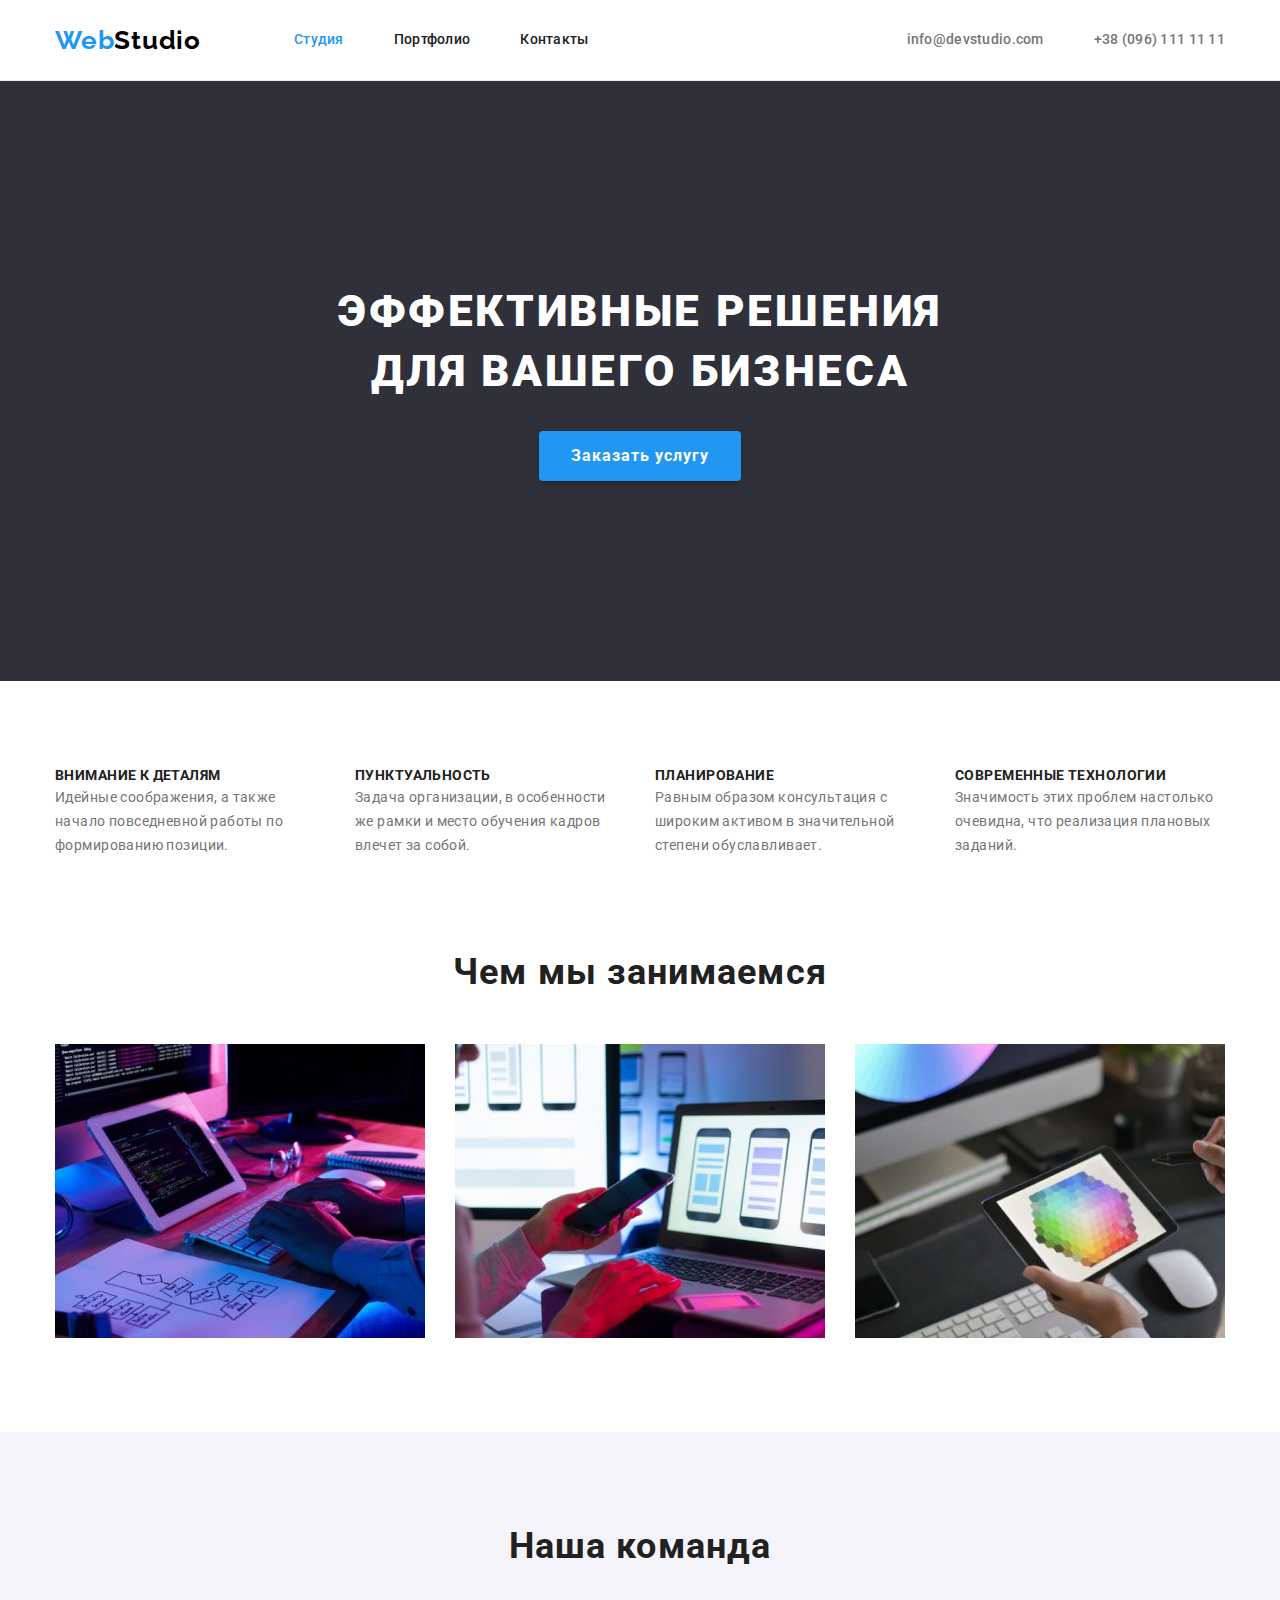
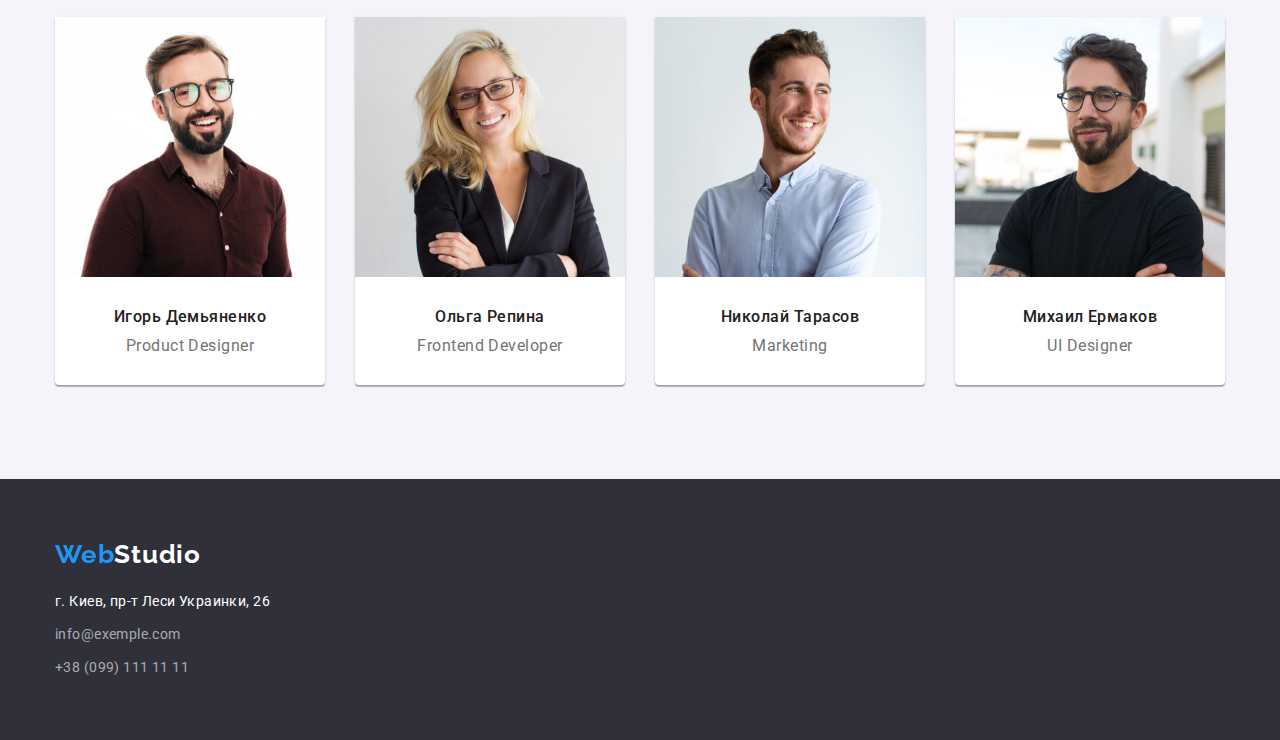
==== index.html @ 9789d5f1 "clone" ====
<!DOCTYPE html>
<html lang="ru">
  <head>
    <meta charset="UTF-8" />
    <meta http-equiv="X-UA-Compatible" content="IE=edge" />
    <meta name="viewport" content="width=device-width, initial-scale=1.0" />
    <link rel="stylesheet" href="./css/reset.css" />
    <link rel="stylesheet" href="./css/style.css" />
    <link rel="preconnect" href="https://fonts.googleapis.com" />
    <link rel="preconnect" href="https://fonts.gstatic.com" crossorigin />
    <link
      href="https://fonts.googleapis.com/css2?family=Raleway:wght@700&family=Roboto:wght@400;500;700&display=swap"
      rel="stylesheet"
    />
    <title>WebStudio</title>
  </head>
  <body>
    <!-- хедер -->
    <header>
      <div class="container">
        <nav class="nav">
          <a lang="en" href="./index.html" class="logo"
            >Web<span class="logo-word_black">Studio</span></a
          >
          <ul class="site-nav list">
            <li><a href="./index.html" class="page current">студия</a></li>
            <li><a href="./portfolio.html" class="page">портфолио</a></li>
            <li><a href="./contacts" class="page">контакты</a></li>
          </ul>
        </nav>
        <ul class="contacts">
          <li><a href="mailto:info@devstudio.com" class="page">info@devstudio.com</a></li>
          <li><a href="tel:+380961111111" class="page">+38 (096) 111 11 11</a></li>
        </ul>
      </div>
    </header>
    <!-- блок герой -->
    <main>
      <section class="hero">
        <h1 class="hero-title">Эффективные решения для вашего бизнеса</h1>
        <button class="hero-btn" type="button">Заказать услугу</button>
      </section>
      <!-- преимущества -->
      <section class="section-padd">
        <h2 hidden>Наши преимущества</h2>
        <div class="container">
          <ul class="row">
            <li class="benefit-card">
              <h3 class="benefit-card-title">Внимание к деталям</h3>
              <p class="benefit-card-text">
                Идейные соображения, а также начало повседневной работы по формированию позиции.
              </p>
            </li>
            <li class="benefit-card">
              <h3 class="benefit-card-title">Пунктуальность</h3>
              <p class="benefit-card-text">
                Задача организации, в особенности же рамки и место обучения кадров влечет за собой.
              </p>
            </li>
            <li class="benefit-card">
              <h3 class="benefit-card-title">Планирование</h3>
              <p class="benefit-card-text">
                Равным образом консультация с широким активом в значительной степени обуславливает.
              </p>
            </li>
            <li class="benefit-card">
              <h3 class="benefit-card-title">Современные технологии</h3>
              <p class="benefit-card-text">
                Значимость этих проблем настолько очевидна, что реализация плановых заданий.
              </p>
            </li>
          </ul>
        </div>
      </section>
      <!-- what to do -->
      <section class="section-padd padding-top-0">
        <h2 class="section-title">Чем мы занимаемся</h2>
        <div class="container">
          <ul class="go-about row">
            <li class="go-about-card">
              <img
                class="go-about-img"
                src="./images/what-to-do1.jpg"
                alt="работает за компютером"
                width="370"
                height="294"
              />
            </li>
            <li class="go-about-card">
              <img
                class="go-about-img"
                src="./images/what-to-do2.jpg"
                alt="прорисовывает дизайн модулей"
                width="370"
                height="294"
              />
            </li>
            <li class="go-about-card">
              <img
                class="go-about-img"
                src="./images/what-to-do3.jpg"
                alt="создает графический дизайн"
                width="370"
                height="294"
              />
            </li>
          </ul>
        </div>
      </section>
      <section class="section-padd comanda">
        <h2 class="section-title">Наша команда</h2>
        <div class="container">
          <ul class="row">
            <li class="card">
              <img
                src="./images/persone/per-1.jpg"
                alt="Игорь Демьяненко"
                width="270"
                height="260"
              />
              <div class="card-info">
                <h3 class="card-title">Игорь Демьяненко</h3>
                <p class="card-text" lang="en">Product Designer</p>
              </div>
            </li>
            <li class="card">
              <img src="./images/persone/per-2.jpg" alt="Ольга Репина" width="270" height="260" />
              <div class="card-info">
                <h3 class="card-title">Ольга Репина</h3>
                <p class="card-text" lang="en">Frontend Developer</p>
              </div>
            </li>
            <li class="card">
              <img
                src="./images/persone/per-3.jpg"
                alt="Николай Тарасов"
                width="270"
                height="260"
              />
              <div class="card-info">
                <h3 class="card-title">Николай Тарасов</h3>
                <p class="card-text" lang="en">Marketing</p>
              </div>
            </li>
            <li class="card">
              <img src="./images/persone/per-4.jpg" alt="Михаил Ермаков" width="270" height="260" />
              <div class="card-info">
                <h3 class="card-title">Михаил Ермаков</h3>
                <p class="card-text" lang="en">UI Designer</p>
              </div>
            </li>
          </ul>
        </div>
      </section>
    </main>
    <!-- футер -->
    <footer class="footer-block">
      <section class="">
        <h2 hidden>Контакты</h2>
        <div class="container">
          <div class="footer-left-box">
            <a lang="en" href="./index.html" class="logo-footer"
              >Web<span class="logo-word_white">Studio</span></a
            >
            <address class="adress-footer">
              <p class="footer-place">г. Киев, пр-т Леси Украинки, 26</p>
              <ul>
                <li class="footer-list">
                  <a class="footer-mail" href="mailto:info@exemple.com">info@exemple.com</a>
                </li>
                <li class="footer-list">
                  <a class="footer-tel" href="tel:+380991111111">+38 (099) 111 11 11</a>
                </li>
              </ul>
            </address>
          </div>
        </div>
      </section>
    </footer>
  </body>
</html>
---- css/style.css ----
:root {
  --main-color: #212121;
  --secon-color: #757575;
}

body {
  font-size: 14px;
  color: var(--main-color);
  font-family: 'Roboto', sans-serif;
}

address {
  font-style: normal;
}

/* header */

header {
  border-bottom: 1px solid #ececec;
}

header .container {
  display: flex;
  justify-content: space-between;
}

.nav,
.site-nav,
.contacts {
  display: flex;
}

.section-padd {
  padding: 94px 0;
}

.container {
  width: 1200px;
  padding: 0 15px;
  margin: 0 auto;
}

/* logo */

.logo {
  margin-right: 93px;
}

.logo,
.logo-footer {
  font-family: 'Raleway', sans-serif;
  font-style: normal;
  font-weight: bold;
  font-size: 26px;
  line-height: 1.19;
  letter-spacing: 0.03em;
  color: #2196f3;
  display: flex;
  align-items: center;
}

.logo-word_black {
  font-family: 'Raleway', sans-serif;
  font-style: normal;
  font-weight: bold;
  font-size: 26px;
  line-height: 1.19;
  letter-spacing: 0.03em;
  color: #000000;
}

.logo-word_white {
  color: #fff;
}

.page {
  font-weight: 500;
  font-size: 14px;
  line-height: 1.14;
  letter-spacing: 0.02em;
  color: var(--main-color);
  display: inline-block;
  padding: 32px 0;
}

.site-nav .page {
  margin-right: 50px;
  text-transform: capitalize;
}

.site-nav .page.current {
  color: #2196f3;
}

.contacts .page {
  margin-left: 50px;
  color: var(--secon-color);
}

.page:hover,
.page:focus {
  color: #2196f3;
}

.hero {
  background: #2f303a;
  padding: 200px 0;
}

.hero-title {
  font-weight: 900;
  font-size: 44px;
  line-height: 60px;
  text-align: center;
  letter-spacing: 0.06em;
  text-transform: uppercase;
  color: #ffffff;
  max-width: 650px;
  margin: 0 auto;
  margin-bottom: 30px;
}

.hero-btn {
  font-family: 'Roboto', sans-serif;
  font-size: 16px;
  font-weight: bold;
  line-height: 30px;
  letter-spacing: 0.06em;
  color: #fff;
  background: #2196f3;
  box-shadow: 0px 4px 4px rgba(0, 0, 0, 0.15);
  border-radius: 4px;
  padding: 10px 32px;
  margin: 0 auto;
  display: block;
  cursor: pointer;
}

.hero-btn:hover,
.hero-btn:focus {
  background: #188ce8;
}

.row {
  display: flex;
  justify-content: space-between;
}

.benefit-card-title {
  font-weight: bold;
  font-size: 14px;
  line-height: 1.19px;
  letter-spacing: 0.03em;
  margin-bottom: 10px;
  text-transform: uppercase;
}

.benefit-card {
  width: calc((100% - 90px) / 4);
}

.benefit-card-text {
  font-size: 14px;
  line-height: 1.71;
  letter-spacing: 0.03em;
  color: var(--secon-color);
}

.padding-top-0 {
  padding-top: 0;
}

.section-title {
  font-weight: bold;
  font-size: 36px;
  line-height: 1.16;
  text-align: center;
  letter-spacing: 0.03em;
  color: var(--main-color);
  margin-bottom: 50px;
}

.go-about-card {
  width: calc((100% - 60px) / 3);
}

.comanda {
  background: #f5f4fa;
}

.card {
  width: calc((100% - 90px) / 4);
  height: 368px;
  background: #ffffff;
  box-shadow: 0px 1px 3px rgba(0, 0, 0, 0.12), 0px 1px 1px rgba(0, 0, 0, 0.14),
    0px 2px 1px rgba(0, 0, 0, 0.2);
  border-radius: 0px 0px 4px 4px;
}

.card-title {
  font-weight: 500;
  font-size: 16px;
  line-height: 1.19;
  text-align: center;
  letter-spacing: 0.03em;
  color: var(--main-color);
  padding-top: 30px;
}

.card-text {
  font-weight: normal;
  font-size: 16px;
  line-height: 1.19;
  text-align: center;
  letter-spacing: 0.03em;
  color: var(--secon-color);
  padding-top: 10px;
  padding-bottom: 30px;
}

.footer-block {
  background: #2f303a;
  padding-top: 60px;
  padding-bottom: 60px;
}

.logo-footer {
  margin-bottom: 20px;
}

.footer-place {
  font-size: 14px;
  line-height: 1.71;
  letter-spacing: 0.03em;
  color: #ffffff;
  margin-bottom: 9px;
}

.footer-list {
  margin-bottom: 9px;
}

.footer-list:last-child {
  margin-bottom: 0px;
}

.footer-mail {
  font-size: 14px;
  line-height: 1.71;
  letter-spacing: 0.03em;
  color: rgba(255, 255, 255, 0.6);
  /* padding-bottom: 9px; */
}

.footer-tel {
  font-size: 14px;
  line-height: 1.71;
  letter-spacing: 0.03em;
  color: rgba(255, 255, 255, 0.6);
}

/* портфолио */

.section {
  display: block;
  padding-top: 94px;
  padding-bottom: 94px;
}

.list-btn {
  display: flex;
  margin-left: 8px;
  margin-top: 94px;
}

.list {
  justify-content: center;
}

.filter {
  margin-bottom: 50px;
}

.filter > .item:not(:last-child) {
  margin-right: 8px;
}

.button {
  font-family: inherit;
  padding: 6px 22px;
  text-transform: capitalize;
  background: #f5f4fa;
  border-radius: 4px;
  font-weight: 500;
  font-size: 16px;
  line-height: calc(26 / 16);
  text-align: center;
  letter-spacing: 0.03em;
  color: var(--main-color);
  cursor: pointer;
}

.item .select:hover,
.item .select:focus {
  background: #2196f3;
  color: white;
}

.projects {
  flex-wrap: wrap;
  font-size: 16px;
  line-height: 1.87;
}

.projects .list-item {
  max-width: calc((100% - 60px) / 3);
}

.projects .list-item:not(:nth-child(3n)) {
  margin-right: 30px;
}

.projects .list-item:not(:nth-last-child(-n + 3)) {
  margin-bottom: 30px;
}

.projects .link {
  color: inherit;
}

.img {
  display: block;
  height: 294px;
}

.content {
  padding: 20px 24px;
  border-bottom: 1px solid #eeeeee;
  border-left: 1px solid #eeeeee;
  border-right: 1px solid #eeeeee;
}

.name-item {
  font-weight: bold;
  font-size: 18px;
  line-height: 2;
  letter-spacing: 0.06em;
  color: var(--main-color);
}

.category {
  font-weight: normal;
  font-size: 16px;
  line-height: 1.87;
  letter-spacing: 0.03em;
  text-transform: capitalize;
  color: var(--secon-color);
}

/* 404 */

.logo-404 {
  margin-top: 40px;
}

.logo-404 .link {
  font-family: 'Raleway', sans-serif;
  font-style: normal;
  font-weight: bold;
  font-size: 26px;
  line-height: 1.19;
  letter-spacing: 0.03em;
  color: #000000;
}

.style-logo-404 {
  color: #fff;
}

.content-404 {
  text-align: center;
  display: flex;
  flex-direction: column;
  align-items: center;
  padding: 0px;
  position: absolute;
  width: 588px;
  height: 344px;
  left: calc(50% - 448px / 2);
  top: calc(50% - 204px / 2);
}

.title-404 {
  font-style: normal;
  font-weight: bold;
  font-size: 72px;
  line-height: calc(87 / 72);
  display: flex;
  align-items: center;
  text-align: center;
  color: #ffffff;
  mix-blend-mode: normal;
}

.title-404:hover {
  color: var(--secon-color);
  transition: background 0.5s ease;
}

.descr-404 {
  font-style: normal;
  font-weight: normal;
  font-size: 24px;
  line-height: calc(38 / 24);
  text-align: center;
  color: #ffffff;
  mix-blend-mode: normal;
}

.button-404 {
  display: flex;
  flex-direction: row;
  align-items: center;
  padding: 8px 16px;
  background: rgba(34, 34, 34, 0.5);
  border-radius: 4px;
  flex: none;
  order: 5;
  flex-grow: 0;
  margin-top: 10px;
}

.link-button {
  font-style: normal;
  font-weight: bold;
  font-size: 16px;
  line-height: calc(24 / 16);
  display: flex;
  align-items: center;
  color: #ffffff;
  flex: none;
  order: 0;
  flex-grow: 0;
  margin: 0px 10px;
}
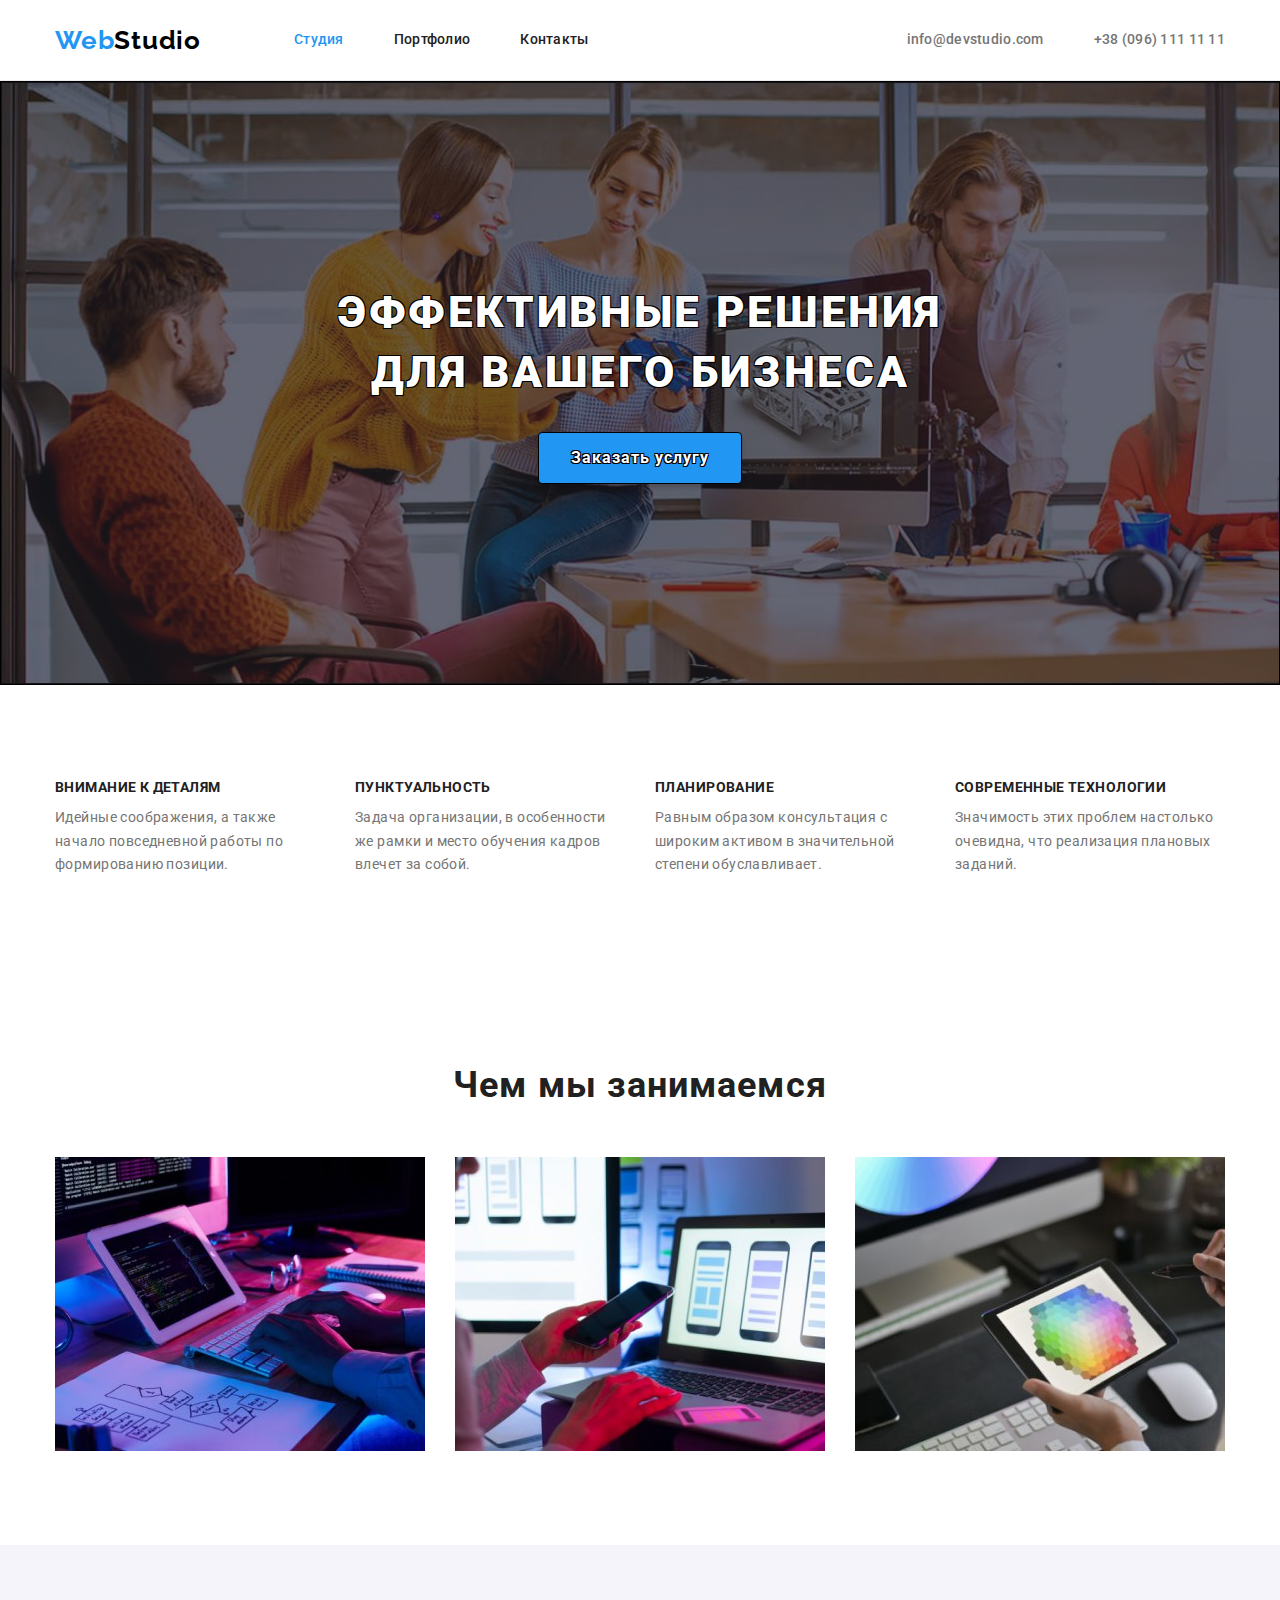
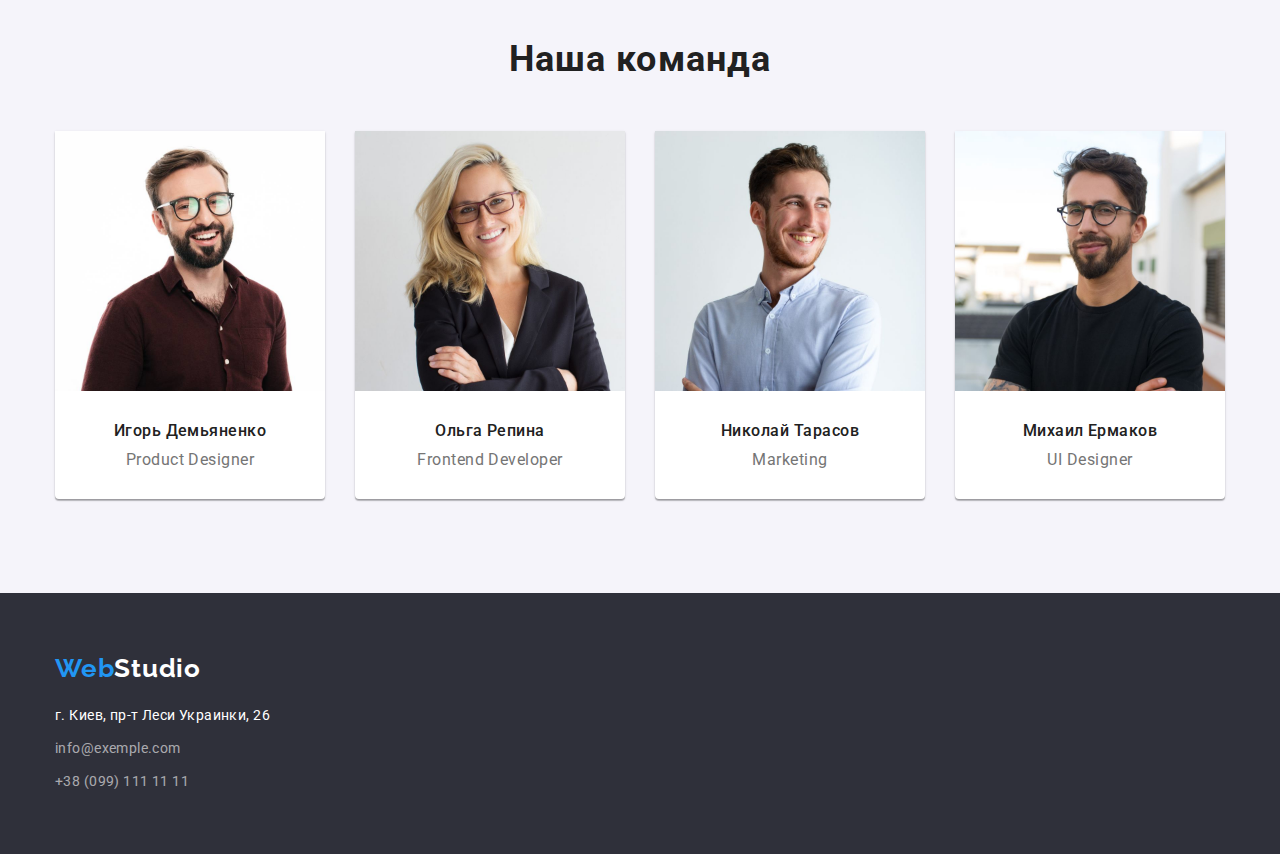
==== commit 65d05cdd: "hero build" ====
--- a/index.html
+++ b/index.html
@@ -34,16 +34,18 @@
         </ul>
       </div>
     </header>
-    <!-- блок герой -->
+    <!------------------ блок герой ---------------------->
     <main>
       <section class="hero">
-        <h1 class="hero-title">Эффективные решения для вашего бизнеса</h1>
+        <h1 class="hero-title">
+          <span class="hero-title">Эффективные решения для вашего бизнеса</span>
+        </h1>
         <button class="hero-btn" type="button">Заказать услугу</button>
       </section>
-      <!-- преимущества -->
-      <section class="section-padd">
-        <h2 hidden>Наши преимущества</h2>
+      <!---------------- преимущества ------------------->
+      <section class="section">
         <div class="container">
+          <h2 hidden>Наши преимущества</h2>
           <ul class="row">
             <li class="benefit-card">
               <h3 class="benefit-card-title">Внимание к деталям</h3>
@@ -73,14 +75,14 @@
         </div>
       </section>
       <!-- what to do -->
-      <section class="section-padd padding-top-0">
+      <section class="section padding-top-0">
         <h2 class="section-title">Чем мы занимаемся</h2>
         <div class="container">
           <ul class="go-about row">
             <li class="go-about-card">
               <img
                 class="go-about-img"
-                src="./images/what-to-do1.jpg"
+                src="./images/index-page/what-to-do1.jpg"
                 alt="работает за компютером"
                 width="370"
                 height="294"
@@ -89,7 +91,7 @@
             <li class="go-about-card">
               <img
                 class="go-about-img"
-                src="./images/what-to-do2.jpg"
+                src="./images/index-page/what-to-do2.jpg"
                 alt="прорисовывает дизайн модулей"
                 width="370"
                 height="294"
@@ -98,7 +100,7 @@
             <li class="go-about-card">
               <img
                 class="go-about-img"
-                src="./images/what-to-do3.jpg"
+                src="./images/index-page/what-to-do3.jpg"
                 alt="создает графический дизайн"
                 width="370"
                 height="294"
@@ -107,7 +109,7 @@
           </ul>
         </div>
       </section>
-      <section class="section-padd comanda">
+      <section class="section comanda">
         <h2 class="section-title">Наша команда</h2>
         <div class="container">
           <ul class="row">
--- a/css/style.css
+++ b/css/style.css
@@ -30,7 +30,7 @@
   display: flex;
 }
 
-.section-padd {
+.section {
   padding: 94px 0;
 }
 
@@ -103,14 +103,17 @@
 }
 
 .hero {
-  background: #2f303a;
+  background: linear-gradient(rgba(47, 48, 58, 0.4), rgba(47, 48, 58, 0.4)),
+    url(../images/index-page/hero-img.jpg);
+  background-size: cover;
   padding: 200px 0;
+  border: 1px solid #000000;
 }
 
 .hero-title {
   font-weight: 900;
   font-size: 44px;
-  line-height: 60px;
+  line-height: calc(60 / 44);
   text-align: center;
   letter-spacing: 0.06em;
   text-transform: uppercase;
@@ -118,13 +121,14 @@
   max-width: 650px;
   margin: 0 auto;
   margin-bottom: 30px;
+  text-shadow: #000 1px 1px 0, #000 -1px -1px 0, #000 -1px 1px 0, #000 1px -1px 0;
 }
 
 .hero-btn {
   font-family: 'Roboto', sans-serif;
   font-size: 16px;
   font-weight: bold;
-  line-height: 30px;
+  line-height: calc(30 / 16);
   letter-spacing: 0.06em;
   color: #fff;
   background: #2196f3;
@@ -134,6 +138,13 @@
   margin: 0 auto;
   display: block;
   cursor: pointer;
+  display: flex;
+  align-items: center;
+  text-align: center;
+  letter-spacing: 0.06em;
+  text-shadow: #000 1px 1px 0, #000 -1px -1px 0, #000 -1px 1px 0, #000 1px -1px 0;
+  color: #ffffff;
+  border: 1px solid #000000;
 }
 
 .hero-btn:hover,
@@ -149,7 +160,7 @@
 .benefit-card-title {
   font-weight: bold;
   font-size: 14px;
-  line-height: 1.19px;
+  line-height: 1.19;
   letter-spacing: 0.03em;
   margin-bottom: 10px;
   text-transform: uppercase;
@@ -383,11 +394,8 @@
   flex-direction: column;
   align-items: center;
   padding: 0px;
-  position: absolute;
   width: 588px;
-  height: 344px;
-  left: calc(50% - 448px / 2);
-  top: calc(50% - 204px / 2);
+  margin: 0 auto;
 }
 
 .title-404 {
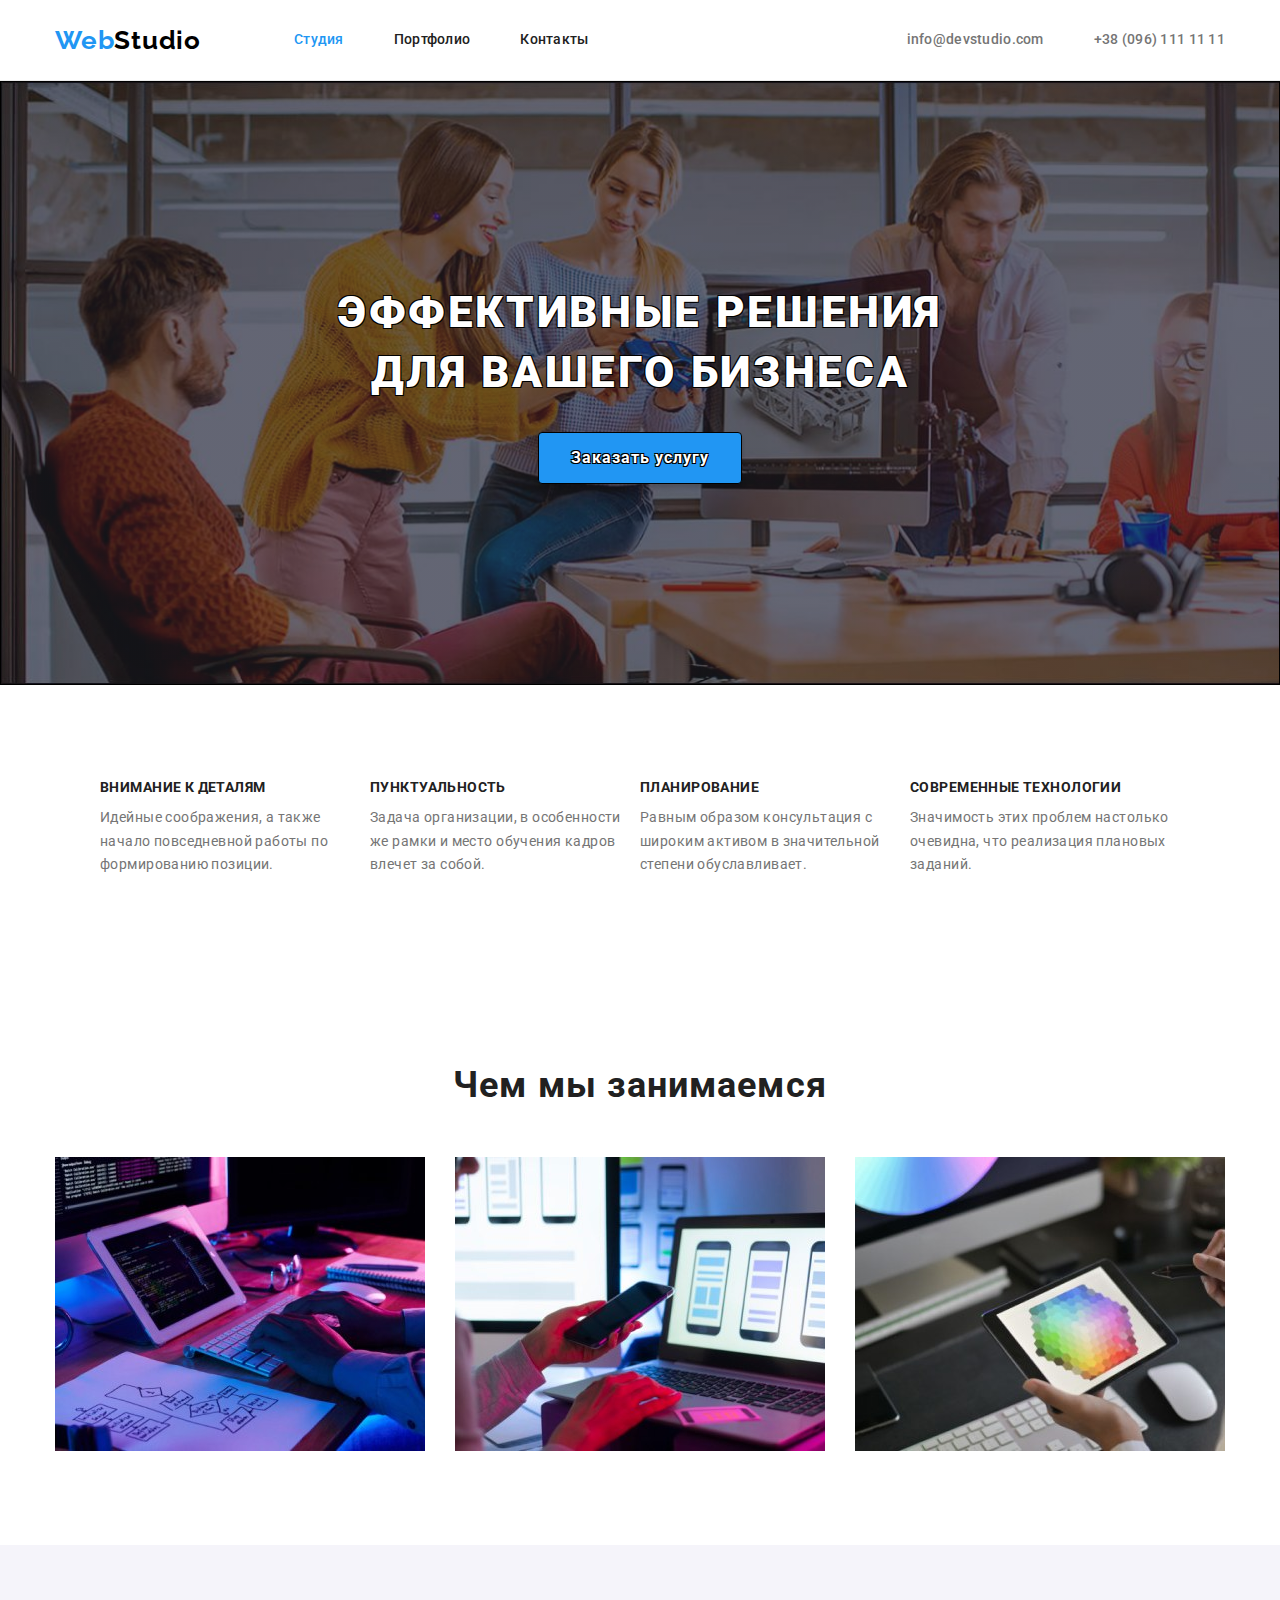
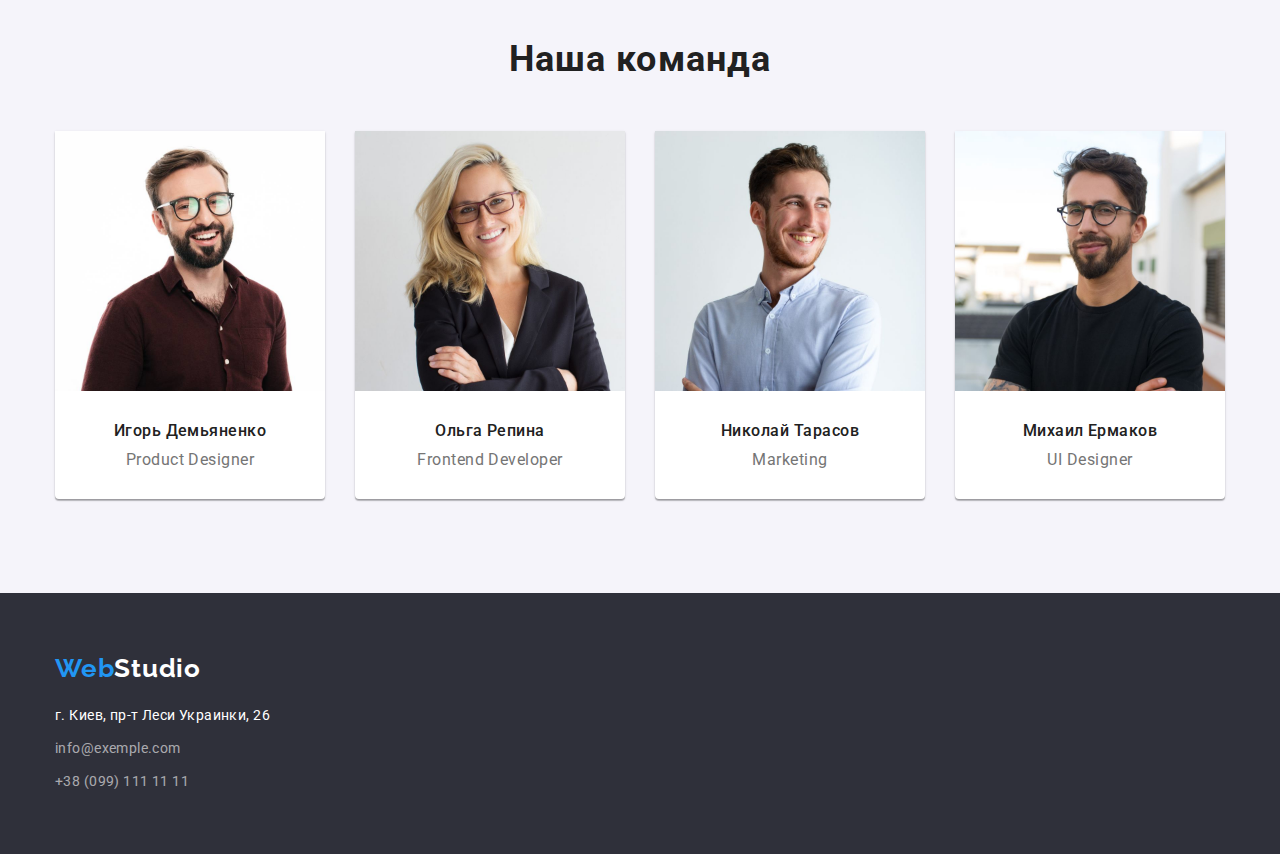
==== commit 3c378ca2: "svg-import" ====
--- a/index.html
+++ b/index.html
@@ -43,10 +43,10 @@
         <button class="hero-btn" type="button">Заказать услугу</button>
       </section>
       <!---------------- преимущества ------------------->
-      <section class="section">
+      <section class="features section">
         <div class="container">
           <h2 hidden>Наши преимущества</h2>
-          <ul class="row">
+          <ul class="list row">
             <li class="benefit-card">
               <h3 class="benefit-card-title">Внимание к деталям</h3>
               <p class="benefit-card-text">
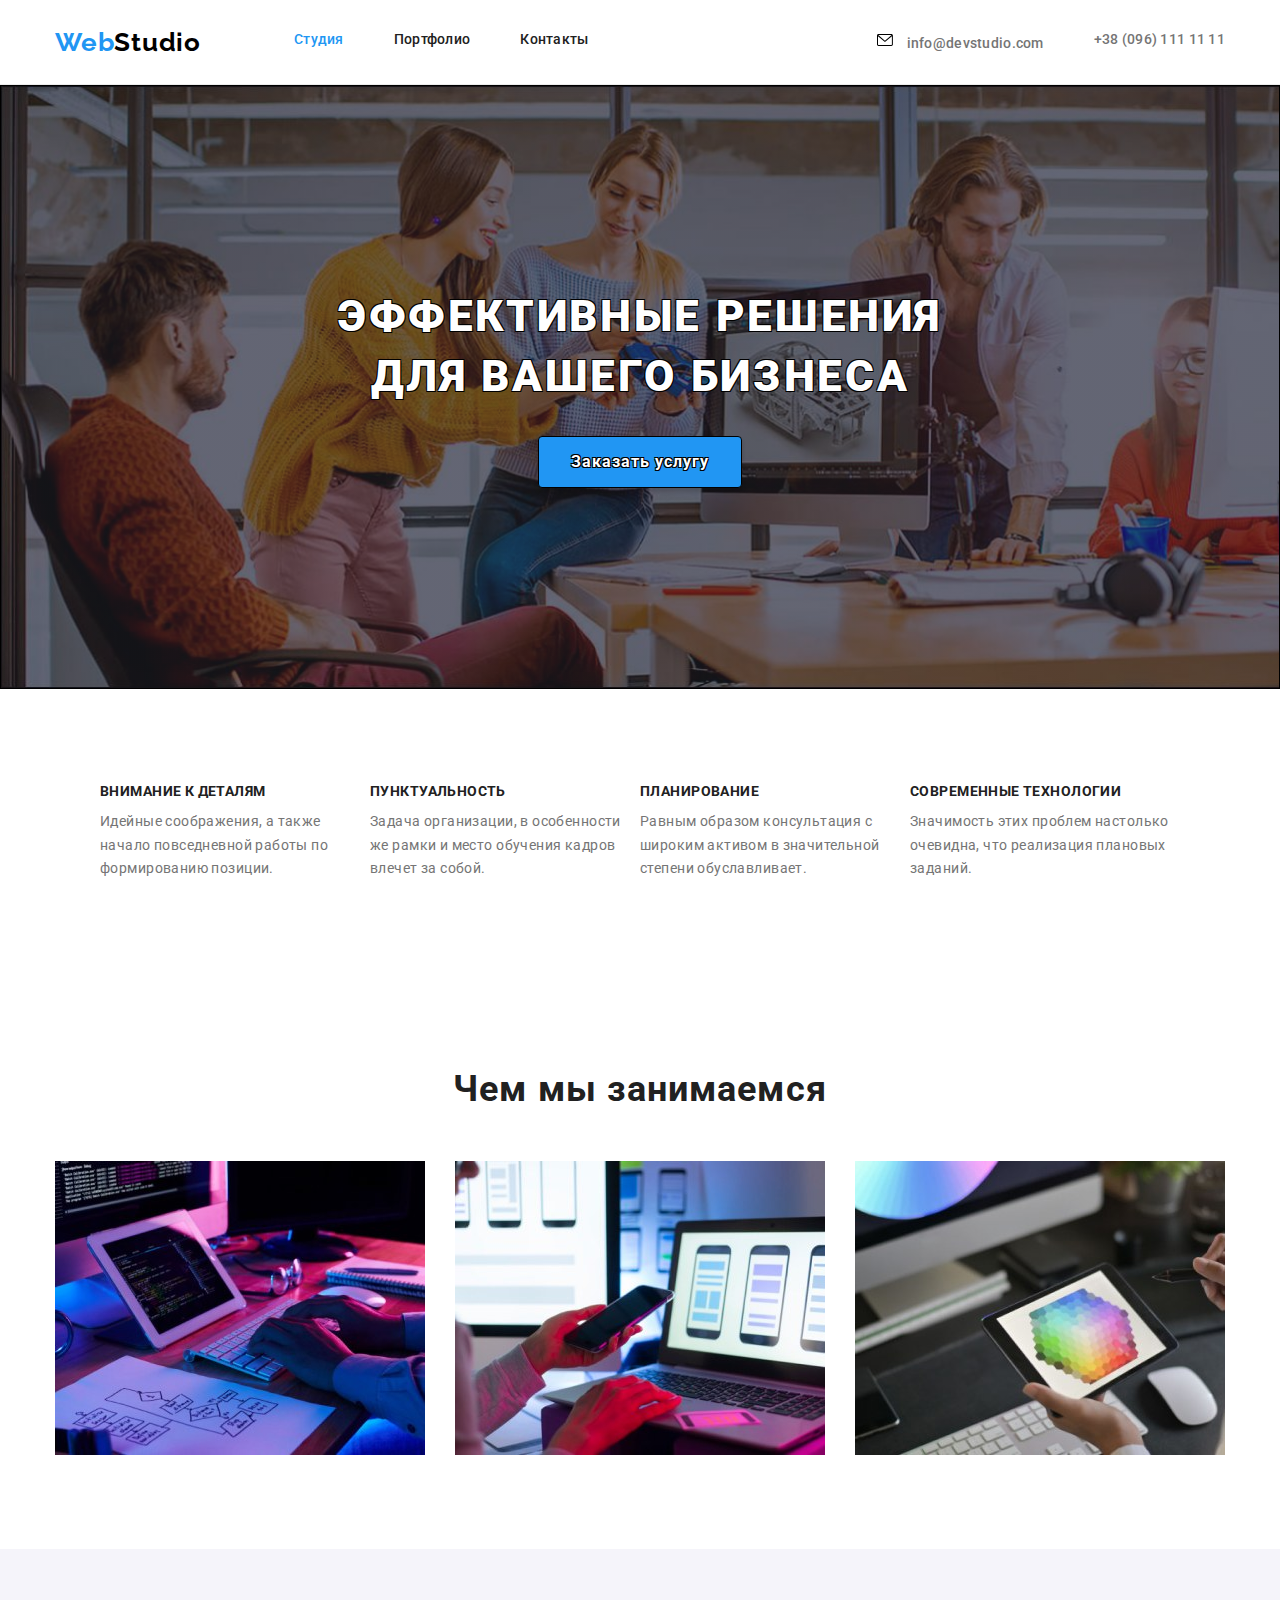
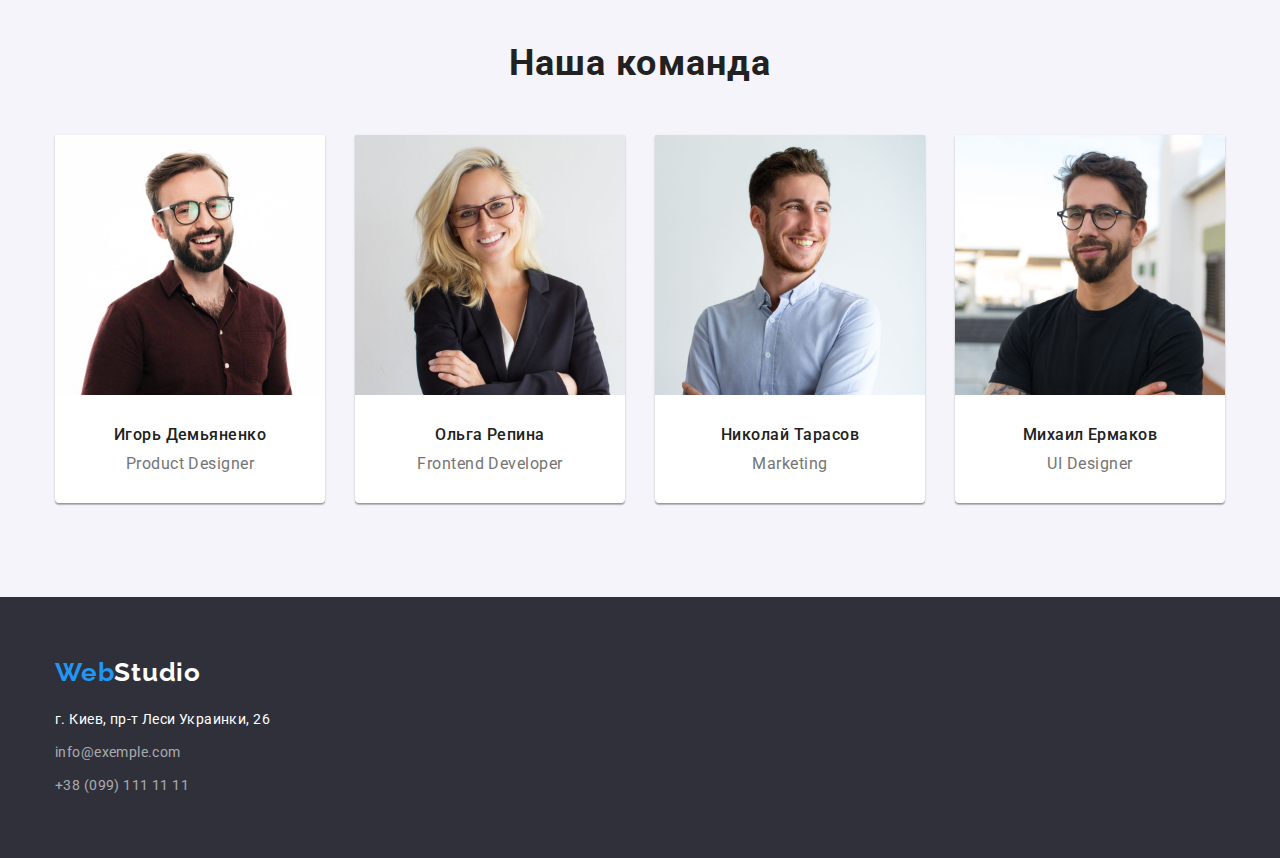
==== commit 5b8c1322: "preload svg" ====
--- a/index.html
+++ b/index.html
@@ -29,7 +29,14 @@
           </ul>
         </nav>
         <ul class="contacts">
-          <li><a href="mailto:info@devstudio.com" class="page">info@devstudio.com</a></li>
+          <li>
+            <a href="mailto:info@devstudio.com" class="page">
+              <svg class="header-icon">
+                <use href="./images/svg/symbol-defs.svg#envelope"></use>
+              </svg>
+              info@devstudio.com</a
+            >
+          </li>
           <li><a href="tel:+380961111111" class="page">+38 (096) 111 11 11</a></li>
         </ul>
       </div>
--- a/css/style.css
+++ b/css/style.css
@@ -1,6 +1,7 @@
 :root {
   --main-color: #212121;
   --secon-color: #757575;
+  --svg-fill-color: #afb1b8;
 }
 
 body {
@@ -38,6 +39,12 @@
   width: 1200px;
   padding: 0 15px;
   margin: 0 auto;
+}
+
+.header-icon {
+  margin-right: 10px;
+  width: 16px;
+  height: 16px;
 }
 
 /* logo */
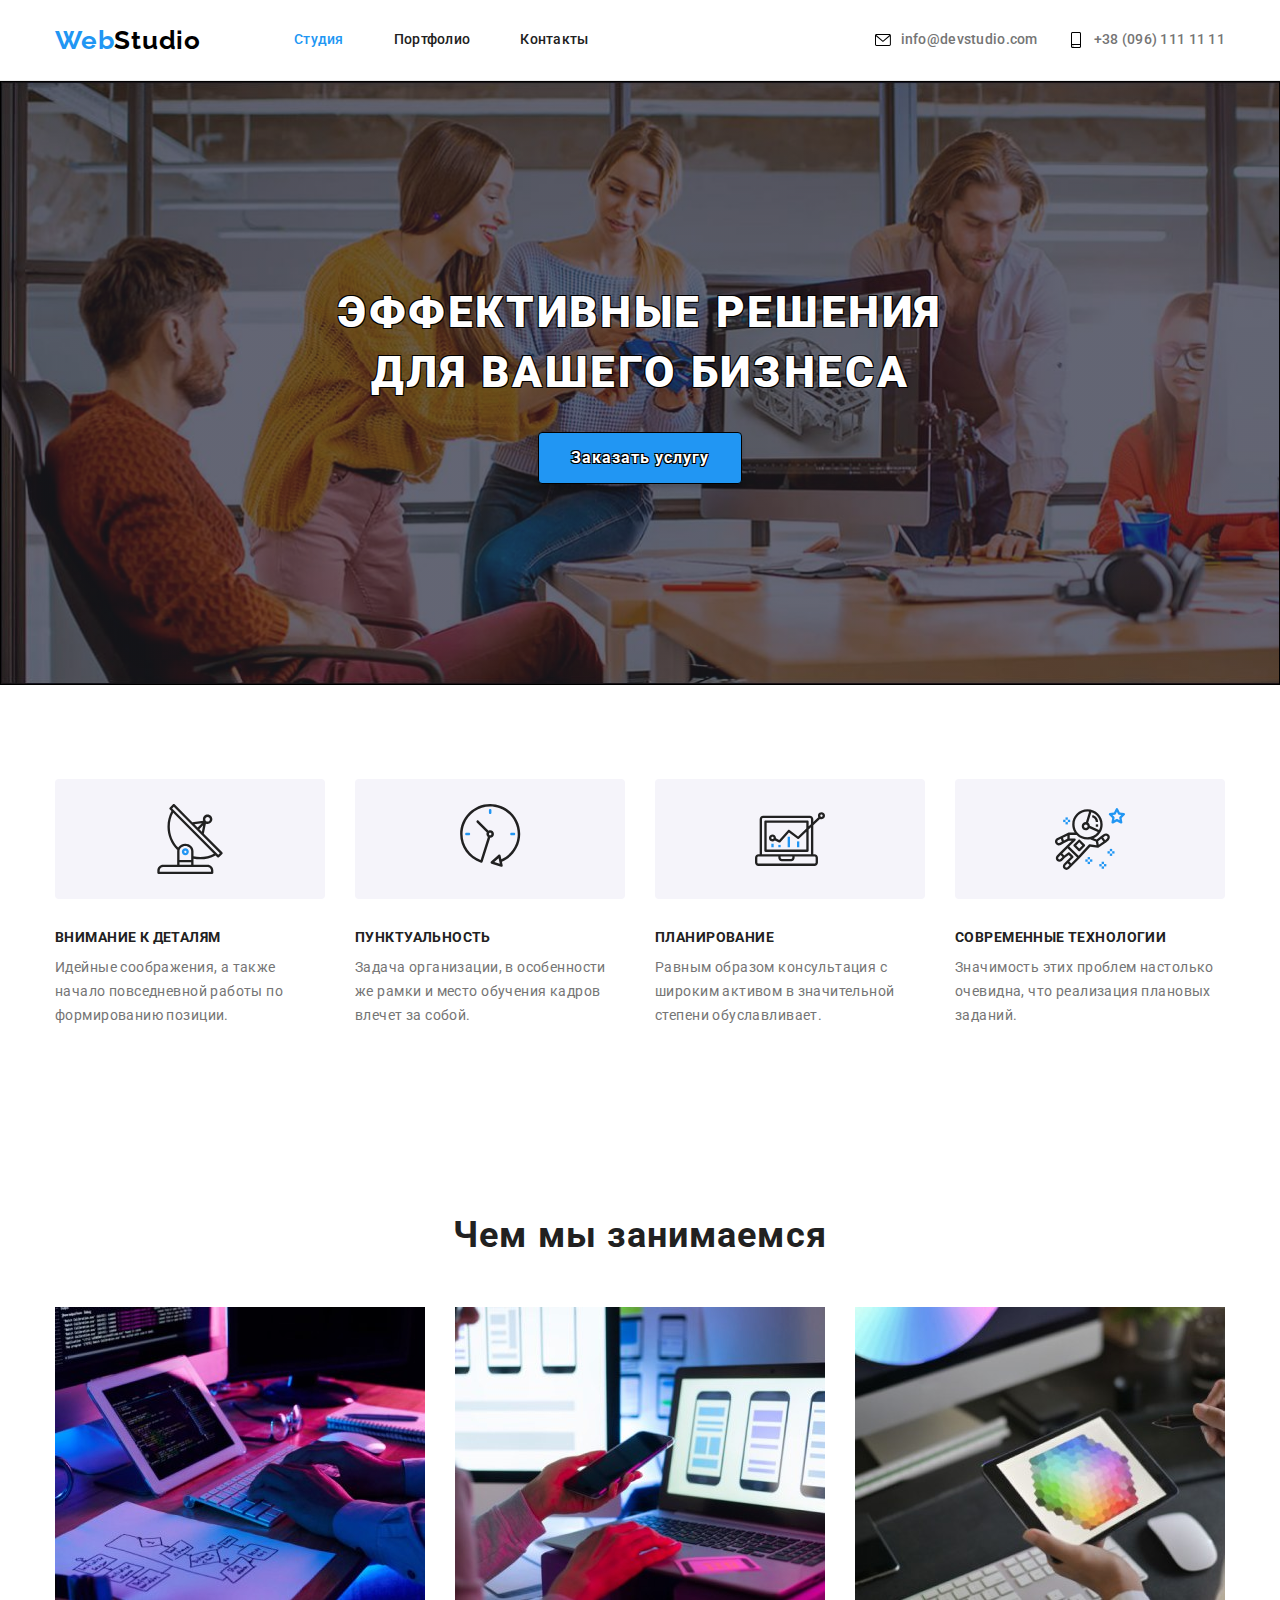
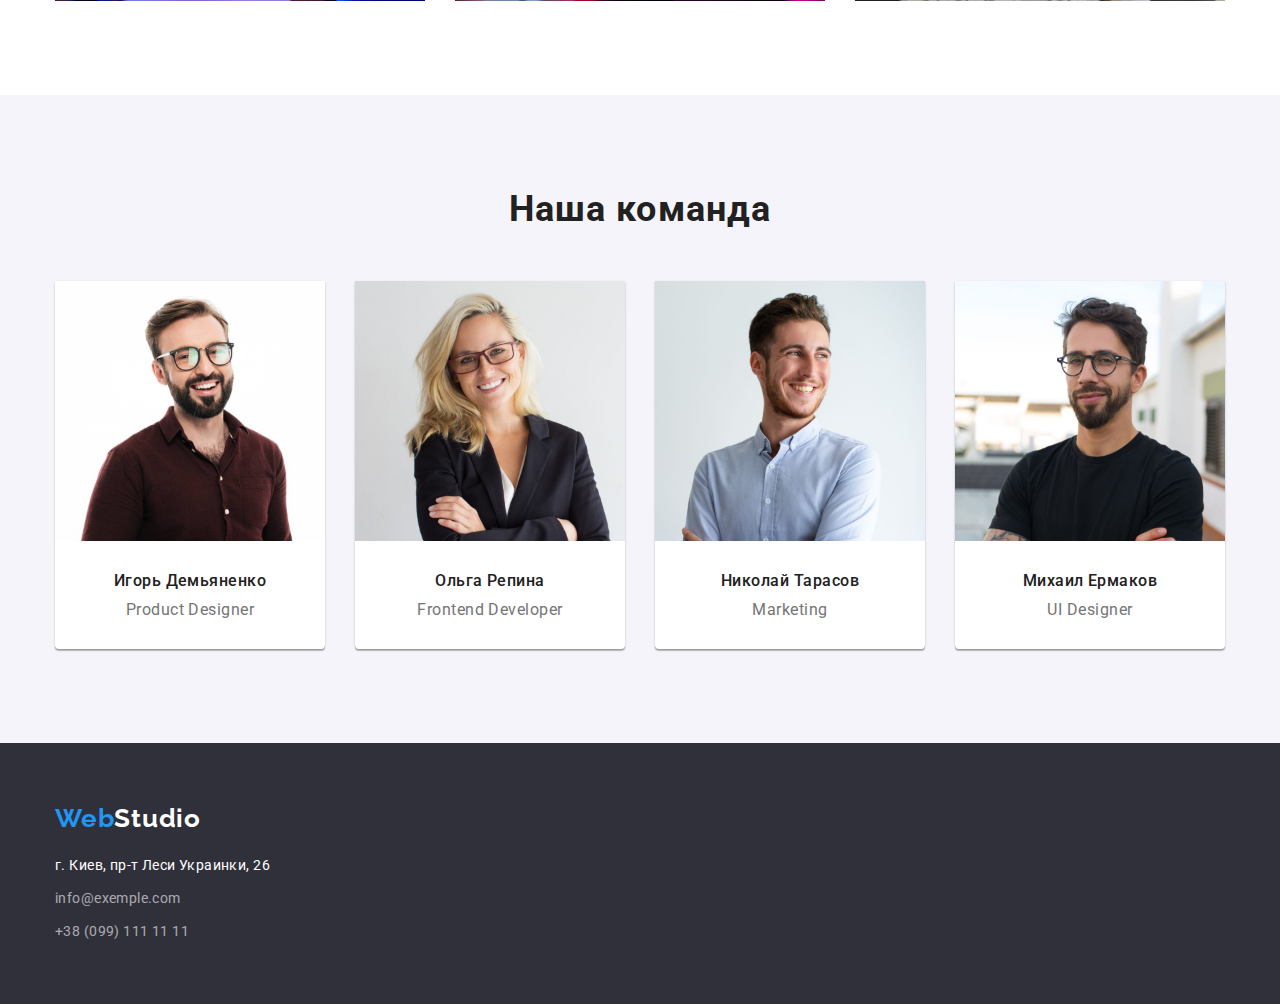
==== commit 1cab63bb: "change header and hero" ====
--- a/index.html
+++ b/index.html
@@ -29,7 +29,7 @@
           </ul>
         </nav>
         <ul class="contacts">
-          <li>
+          <li class="item">
             <a href="mailto:info@devstudio.com" class="page">
               <svg class="header-icon">
                 <use href="./images/svg/symbol-defs.svg#envelope"></use>
@@ -37,7 +37,13 @@
               info@devstudio.com</a
             >
           </li>
-          <li><a href="tel:+380961111111" class="page">+38 (096) 111 11 11</a></li>
+          <li class="item">
+            <a href="tel:+380961111111" class="page">
+              <svg class="header-icon">
+                <use href="./images/svg/symbol-defs.svg#smartphone"></use></svg
+              >+38 (096) 111 11 11</a
+            >
+          </li>
         </ul>
       </div>
     </header>
@@ -55,24 +61,44 @@
           <h2 hidden>Наши преимущества</h2>
           <ul class="list row">
             <li class="benefit-card">
+              <div class="demonstration">
+                <svg class="icon">
+                  <use href="./images/svg/symbol-defs.svg#antenna"></use>
+                </svg>
+              </div>
               <h3 class="benefit-card-title">Внимание к деталям</h3>
               <p class="benefit-card-text">
                 Идейные соображения, а также начало повседневной работы по формированию позиции.
               </p>
             </li>
             <li class="benefit-card">
+              <div class="demonstration">
+                <svg class="icon">
+                  <use href="./images/svg/symbol-defs.svg#clock"></use>
+                </svg>
+              </div>
               <h3 class="benefit-card-title">Пунктуальность</h3>
               <p class="benefit-card-text">
                 Задача организации, в особенности же рамки и место обучения кадров влечет за собой.
               </p>
             </li>
             <li class="benefit-card">
+              <div class="demonstration">
+                <svg class="icon">
+                  <use href="./images/svg/symbol-defs.svg#diagram"></use>
+                </svg>
+              </div>
               <h3 class="benefit-card-title">Планирование</h3>
               <p class="benefit-card-text">
                 Равным образом консультация с широким активом в значительной степени обуславливает.
               </p>
             </li>
             <li class="benefit-card">
+              <div class="demonstration">
+                <svg class="icon">
+                  <use href="./images/svg/symbol-defs.svg#astronaut"></use>
+                </svg>
+              </div>
               <h3 class="benefit-card-title">Современные технологии</h3>
               <p class="benefit-card-text">
                 Значимость этих проблем настолько очевидна, что реализация плановых заданий.
--- a/css/style.css
+++ b/css/style.css
@@ -2,6 +2,7 @@
   --main-color: #212121;
   --secon-color: #757575;
   --svg-fill-color: #afb1b8;
+  --accent-color: #2196f3;
 }
 
 body {
@@ -61,7 +62,7 @@
   font-size: 26px;
   line-height: 1.19;
   letter-spacing: 0.03em;
-  color: #2196f3;
+  color: var(--accent-color);
   display: flex;
   align-items: center;
 }
@@ -78,6 +79,16 @@
 
 .logo-word_white {
   color: #fff;
+}
+
+.contacts .page {
+  display: flex;
+  align-items: center;
+  padding-top: 32px;
+  padding-bottom: 32px;
+  letter-spacing: 0.02em;
+  color: var(--secon-color);
+  margin-left: 30px;
 }
 
 .page {
@@ -96,21 +107,24 @@
 }
 
 .site-nav .page.current {
-  color: #2196f3;
+  color: var(--accent-color);
 }
 
 .contacts .page {
-  margin-left: 50px;
-  color: var(--secon-color);
 }
 
 .page:hover,
 .page:focus {
-  color: #2196f3;
+  color: var(--accent-color);
+}
+
+.contacts .page:hover,
+.contacts .page:focus {
+  fill: var(--accent-color);
 }
 
 .hero {
-  background: linear-gradient(rgba(47, 48, 58, 0.4), rgba(47, 48, 58, 0.4)),
+  background-image: linear-gradient(rgba(47, 48, 58, 0.4), rgba(47, 48, 58, 0.4)),
     url(../images/index-page/hero-img.jpg);
   background-size: cover;
   padding: 200px 0;
@@ -138,7 +152,7 @@
   line-height: calc(30 / 16);
   letter-spacing: 0.06em;
   color: #fff;
-  background: #2196f3;
+  background: var(--accent-color);
   box-shadow: 0px 4px 4px rgba(0, 0, 0, 0.15);
   border-radius: 4px;
   padding: 10px 32px;
@@ -182,6 +196,29 @@
   line-height: 1.71;
   letter-spacing: 0.03em;
   color: var(--secon-color);
+}
+
+.features .benefit-card:not(:last-child) {
+  margin-right: 30px;
+}
+
+.features .icon {
+  display: block;
+  margin: 0 auto;
+  width: 70px;
+  height: 70px;
+}
+
+.features .demonstration {
+  width: 100%;
+  height: 120px;
+  padding: 25px 0;
+  background-color: #f5f4fa;
+  border-radius: 4px;
+}
+
+.demonstration {
+  margin-bottom: 30px;
 }
 
 .padding-top-0 {
@@ -320,7 +357,7 @@
 
 .item .select:hover,
 .item .select:focus {
-  background: #2196f3;
+  background: var(--accent-color);
   color: white;
 }
 
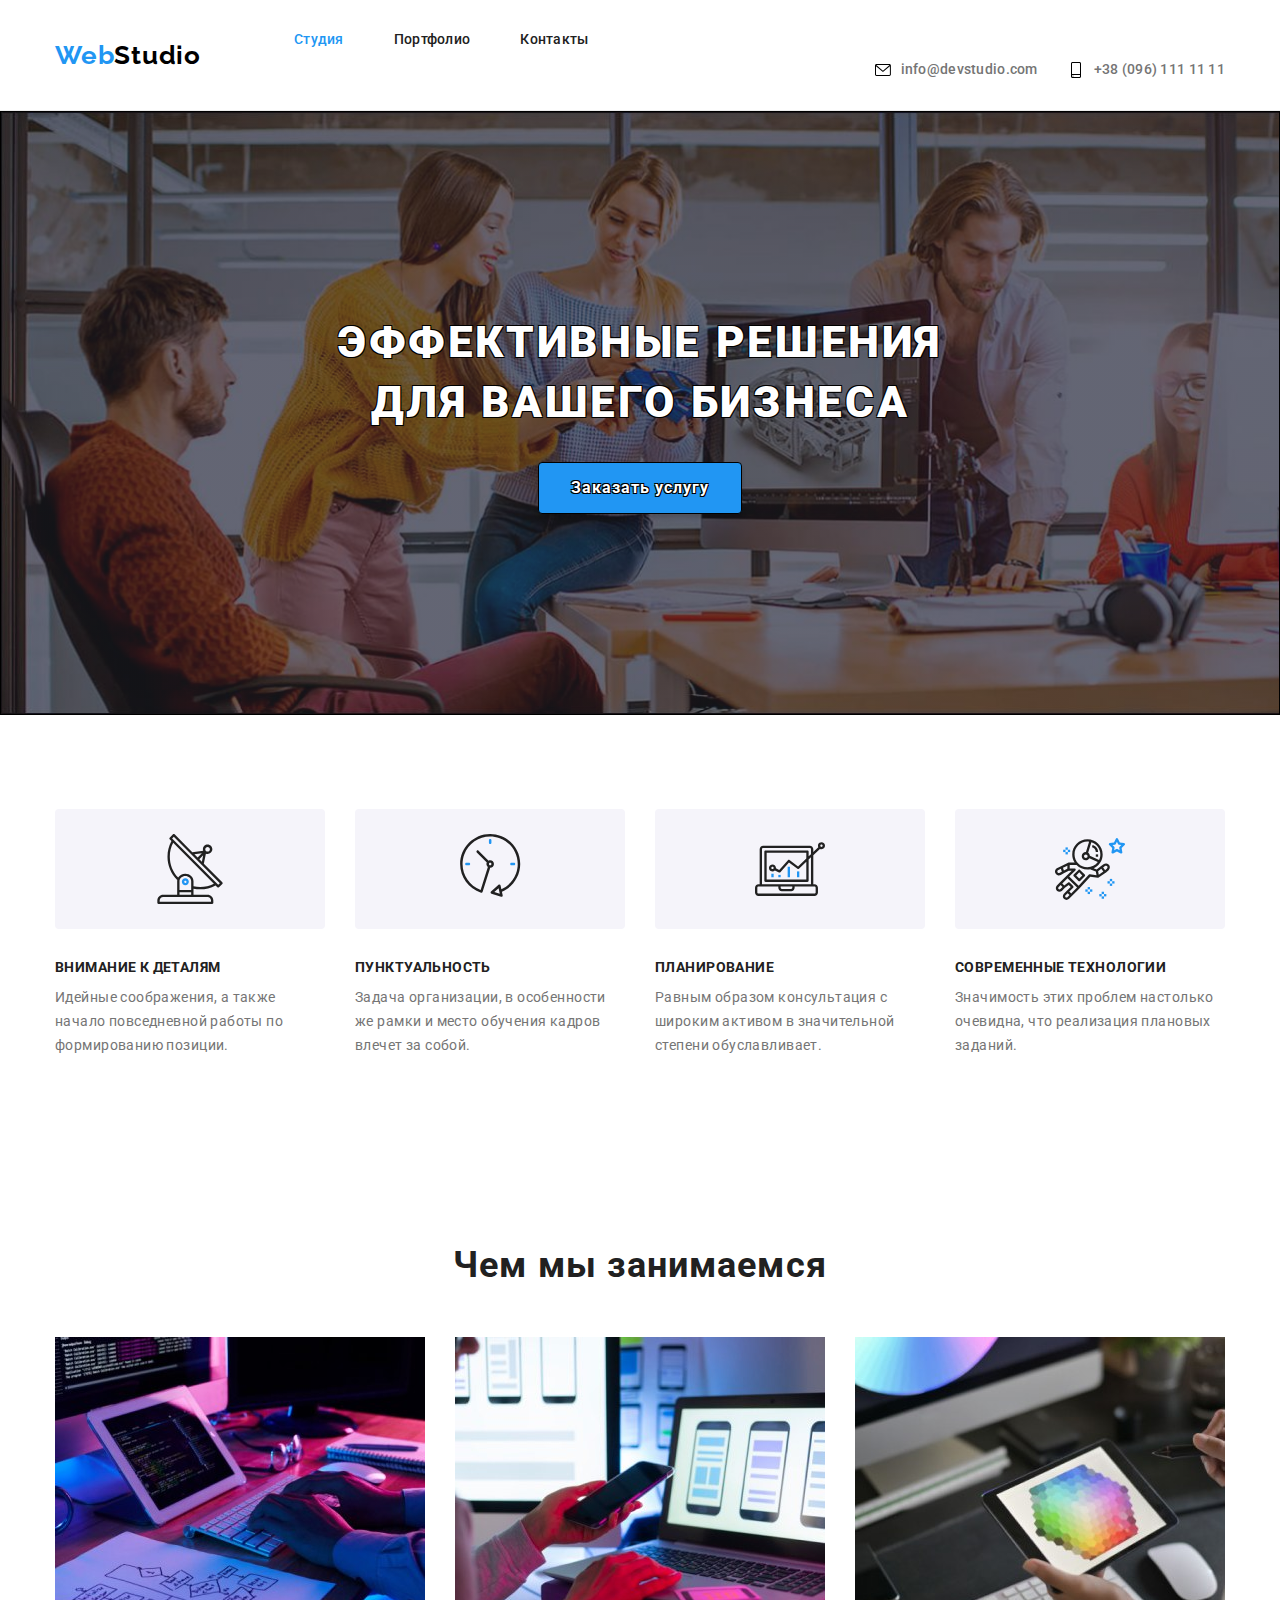
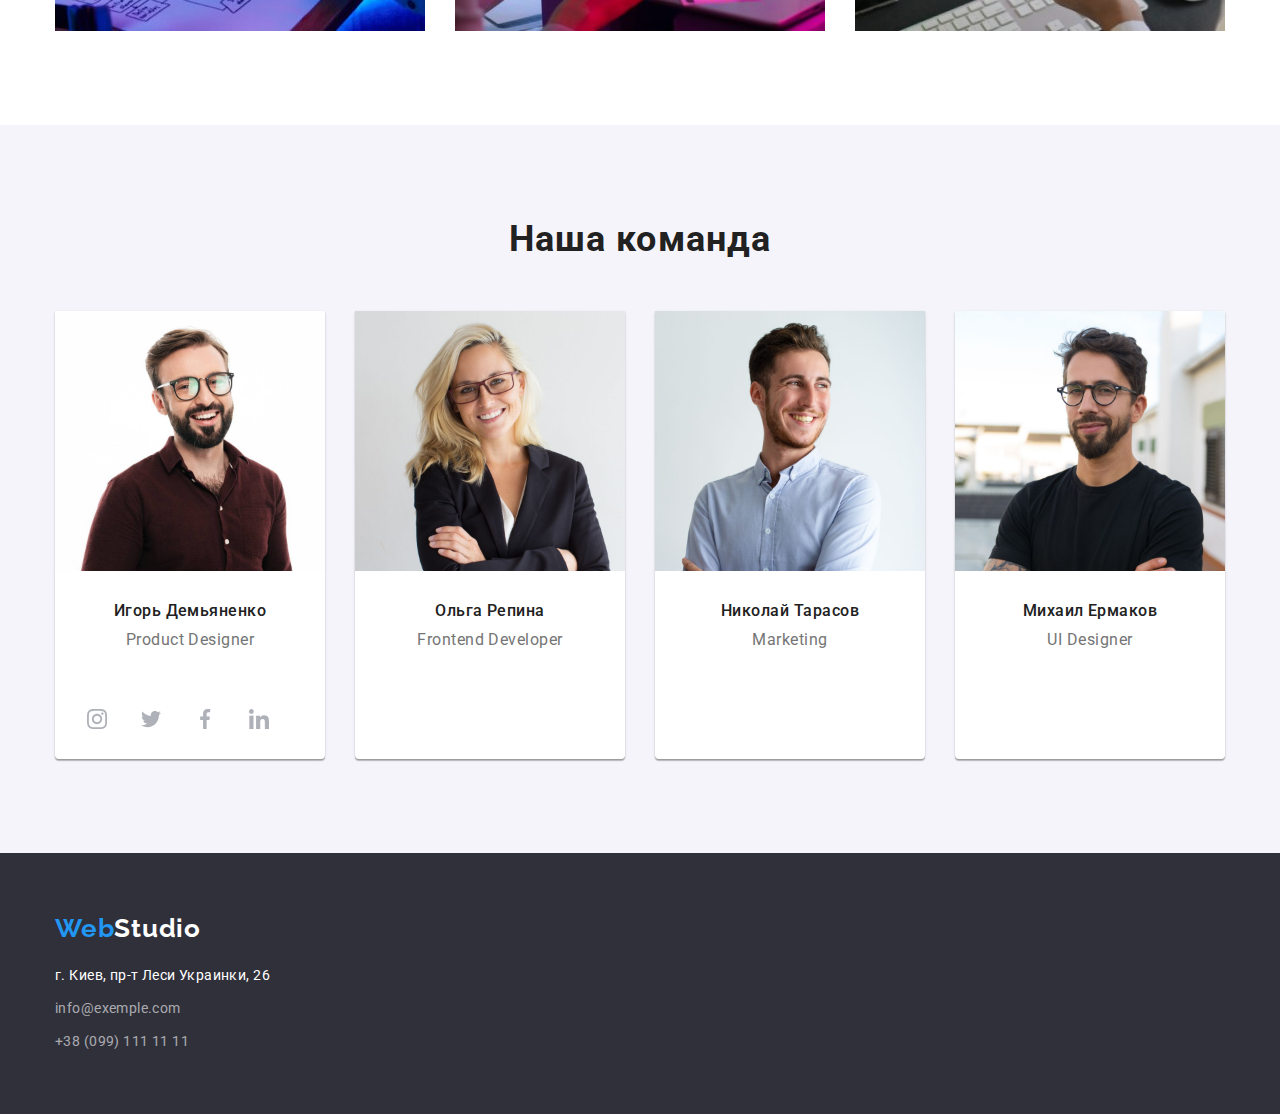
==== commit c5cee2f8: "social" ====
--- a/index.html
+++ b/index.html
@@ -107,9 +107,9 @@
           </ul>
         </div>
       </section>
-      <!-- what to do -->
+      <!------------ what to do ------------>
       <section class="section padding-top-0">
-        <h2 class="section-title">Чем мы занимаемся</h2>
+        <h2 class="title">Чем мы занимаемся</h2>
         <div class="container">
           <ul class="go-about row">
             <li class="go-about-card">
@@ -142,50 +142,70 @@
           </ul>
         </div>
       </section>
-      <section class="section comanda">
-        <h2 class="section-title">Наша команда</h2>
-        <div class="container">
-          <ul class="row">
-            <li class="card">
+      <!----------------- TEAM ----------------->
+      <section class="team section">
+        <div class="container">
+        <h2 class="title">Наша команда</h2>
+          <ul class="list row">
+            <li class="list-item">
               <img
                 src="./images/persone/per-1.jpg"
                 alt="Игорь Демьяненко"
                 width="270"
                 height="260"
               />
-              <div class="card-info">
-                <h3 class="card-title">Игорь Демьяненко</h3>
+                <h3 class="item">Игорь Демьяненко</h3>
                 <p class="card-text" lang="en">Product Designer</p>
-              </div>
-            </li>
-            <li class="card">
+                <ul class="social-list list">
+                  <li class="social-item">
+                    <a class="social" href=""></a
+                    ><svg class="icon">
+                      <use href="./images/svg/symbol-defs.svg#instagram"></use>
+                    </svg>
+                  </li>
+                  <li class="social-item">
+                    <a class="social" href=""></a
+                    ><svg class="icon"><use href="./images/svg/symbol-defs.svg#twitter"></use></svg>
+                  </li>
+                  <li class="social-item">
+                    <a class="social" href=""></a
+                    ><svg class="icon">
+                      <use href="./images/svg/symbol-defs.svg#facebook"></use>
+                    </svg>
+                  </li>
+                  <li class="social-item">
+                    <a class="social" href=""></a
+                    ><svg class="icon">
+                      <use href="./images/svg/symbol-defs.svg#linkedin"></use>
+                    </svg>
+                  </li>
+                </ul>
+            </li>
+            <li class="list-item">
               <img src="./images/persone/per-2.jpg" alt="Ольга Репина" width="270" height="260" />
-              <div class="card-info">
-                <h3 class="card-title">Ольга Репина</h3>
+
+                <h3 class="item">Ольга Репина</h3>
                 <p class="card-text" lang="en">Frontend Developer</p>
-              </div>
-            </li>
-            <li class="card">
+            </li>
+            <li class="list-item">
               <img
                 src="./images/persone/per-3.jpg"
                 alt="Николай Тарасов"
                 width="270"
                 height="260"
               />
-              <div class="card-info">
-                <h3 class="card-title">Николай Тарасов</h3>
+                <h3 class="item">Николай Тарасов</h3>
                 <p class="card-text" lang="en">Marketing</p>
-              </div>
-            </li>
-            <li class="card">
+            </li>
+            <li class="list-item">
               <img src="./images/persone/per-4.jpg" alt="Михаил Ермаков" width="270" height="260" />
               <div class="card-info">
-                <h3 class="card-title">Михаил Ермаков</h3>
+                <h3 class="item">Михаил Ермаков</h3>
                 <p class="card-text" lang="en">UI Designer</p>
-              </div>
-            </li>
-          </ul>
-        </div>
+            </li>
+          </ul>
+        </div>
+      </div>
       </section>
     </main>
     <!-- футер -->
--- a/css/style.css
+++ b/css/style.css
@@ -108,9 +108,6 @@
 
 .site-nav .page.current {
   color: var(--accent-color);
-}
-
-.contacts .page {
 }
 
 .page:hover,
@@ -225,7 +222,7 @@
   padding-top: 0;
 }
 
-.section-title {
+.title {
   font-weight: bold;
   font-size: 36px;
   line-height: 1.16;
@@ -239,20 +236,61 @@
   width: calc((100% - 60px) / 3);
 }
 
-.comanda {
-  background: #f5f4fa;
-}
-
-.card {
-  width: calc((100% - 90px) / 4);
-  height: 368px;
-  background: #ffffff;
+/*   *****  team list  *****    */
+
+.team {
+  font-size: 16px;
+  line-height: 1.19;
+  text-align: center;
+  background-color: #f5f4fa;
+}
+
+.team .social-list {
+  display: flex;
+  justify-content: center;
+  margin-top: 16px;
+}
+
+.team .list-item {
+  max-width: calc((100% - 90px) / 4);
+  padding-bottom: 30px;
+  background-color: #fff;
+  border-radius: 0px 0px 4px 4px;
   box-shadow: 0px 1px 3px rgba(0, 0, 0, 0.12), 0px 1px 1px rgba(0, 0, 0, 0.14),
     0px 2px 1px rgba(0, 0, 0, 0.2);
-  border-radius: 0px 0px 4px 4px;
-}
-
-.card-title {
+}
+
+.social-list .social-item:not(:last-child) {
+  margin-right: 10px;
+}
+
+.team .list-item:not(:last-child) {
+  margin-right: 30px;
+}
+
+.team .social {
+  display: flex;
+  border-radius: 50%;
+  height: 44px;
+  width: 44px;
+  align-items: center;
+  justify-content: center;
+  fill: var(--svg-fill-color);
+}
+
+.team .social:hover,
+.team .social:focus {
+  background-color: var(--accent-color);
+  fill: #fff;
+}
+
+.team .icon {
+  display: block;
+  width: 20px;
+  height: 20px;
+}
+
+.item {
   font-weight: 500;
   font-size: 16px;
   line-height: 1.19;
@@ -270,7 +308,7 @@
   letter-spacing: 0.03em;
   color: var(--secon-color);
   padding-top: 10px;
-  padding-bottom: 30px;
+  padding-bottom: 0;
 }
 
 .footer-block {
@@ -330,6 +368,8 @@
 
 .list {
   justify-content: center;
+  margin: 0;
+  padding: 0;
 }
 
 .filter {
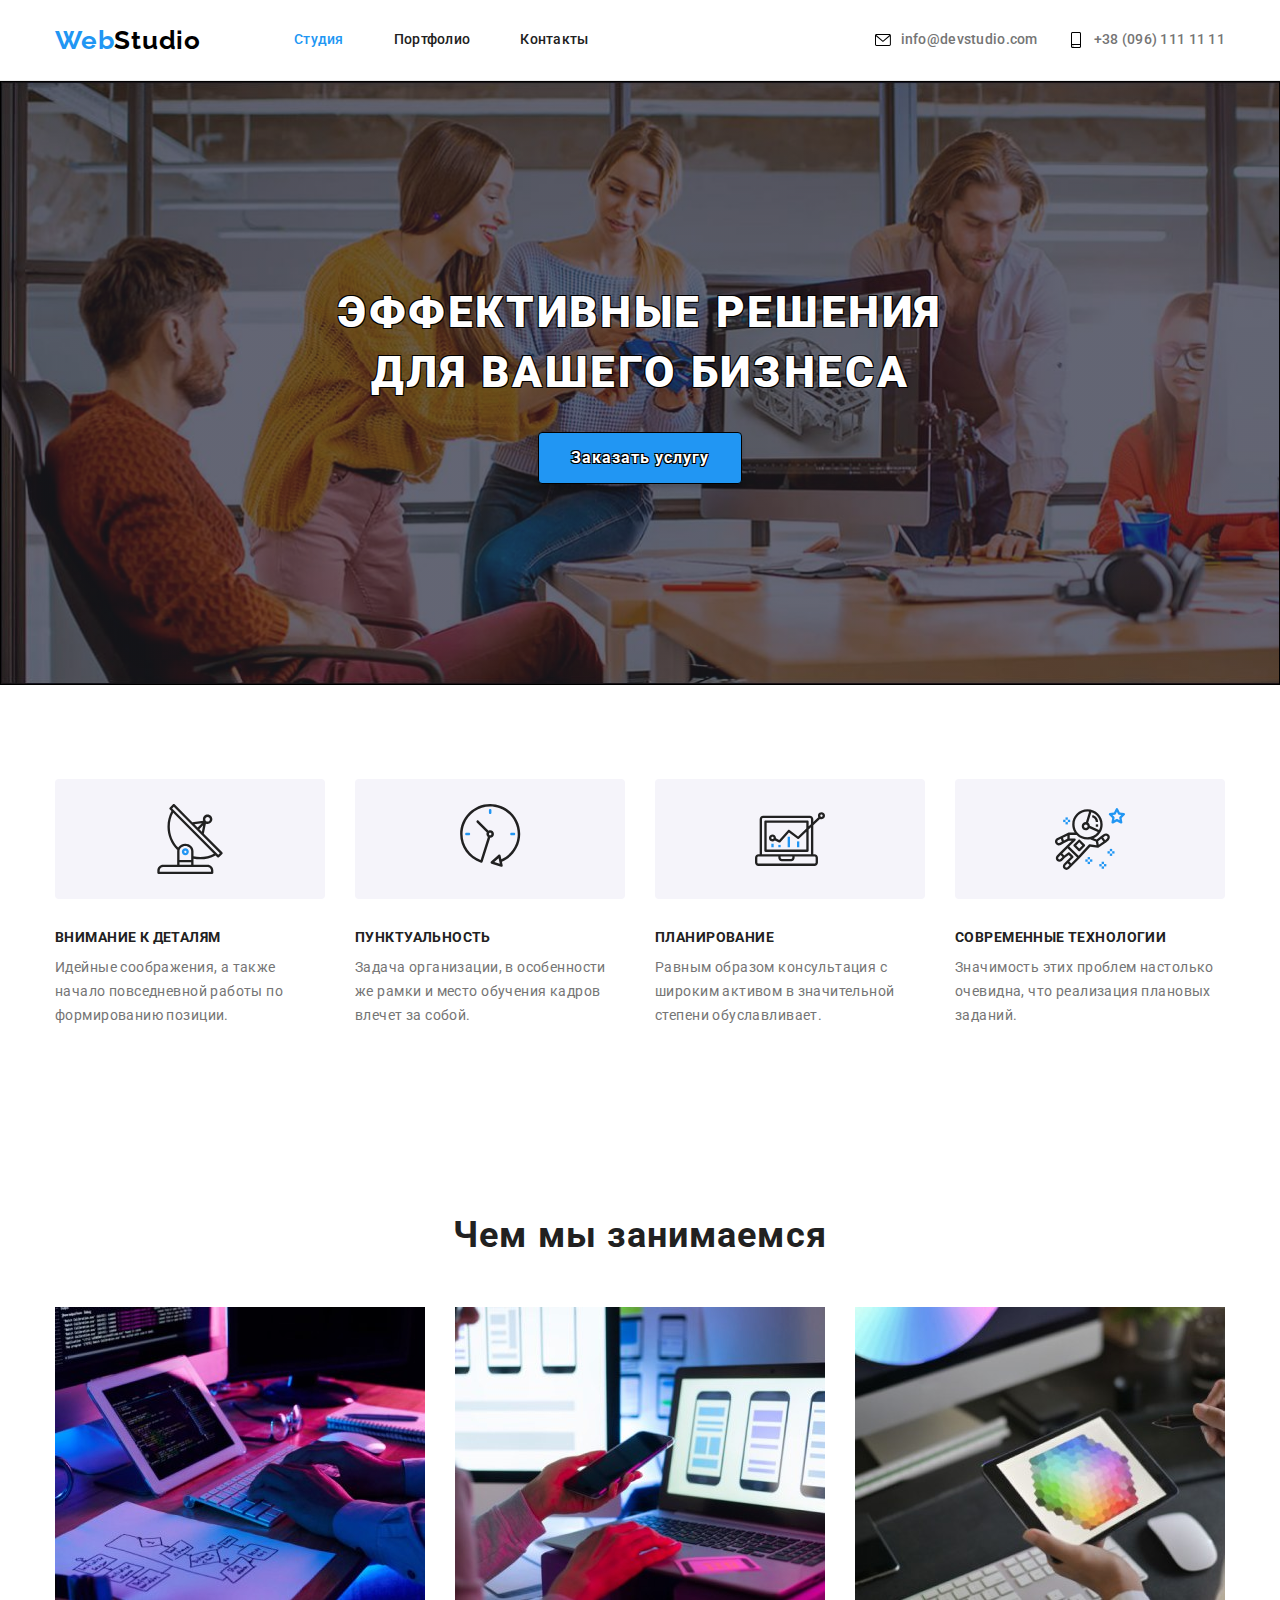
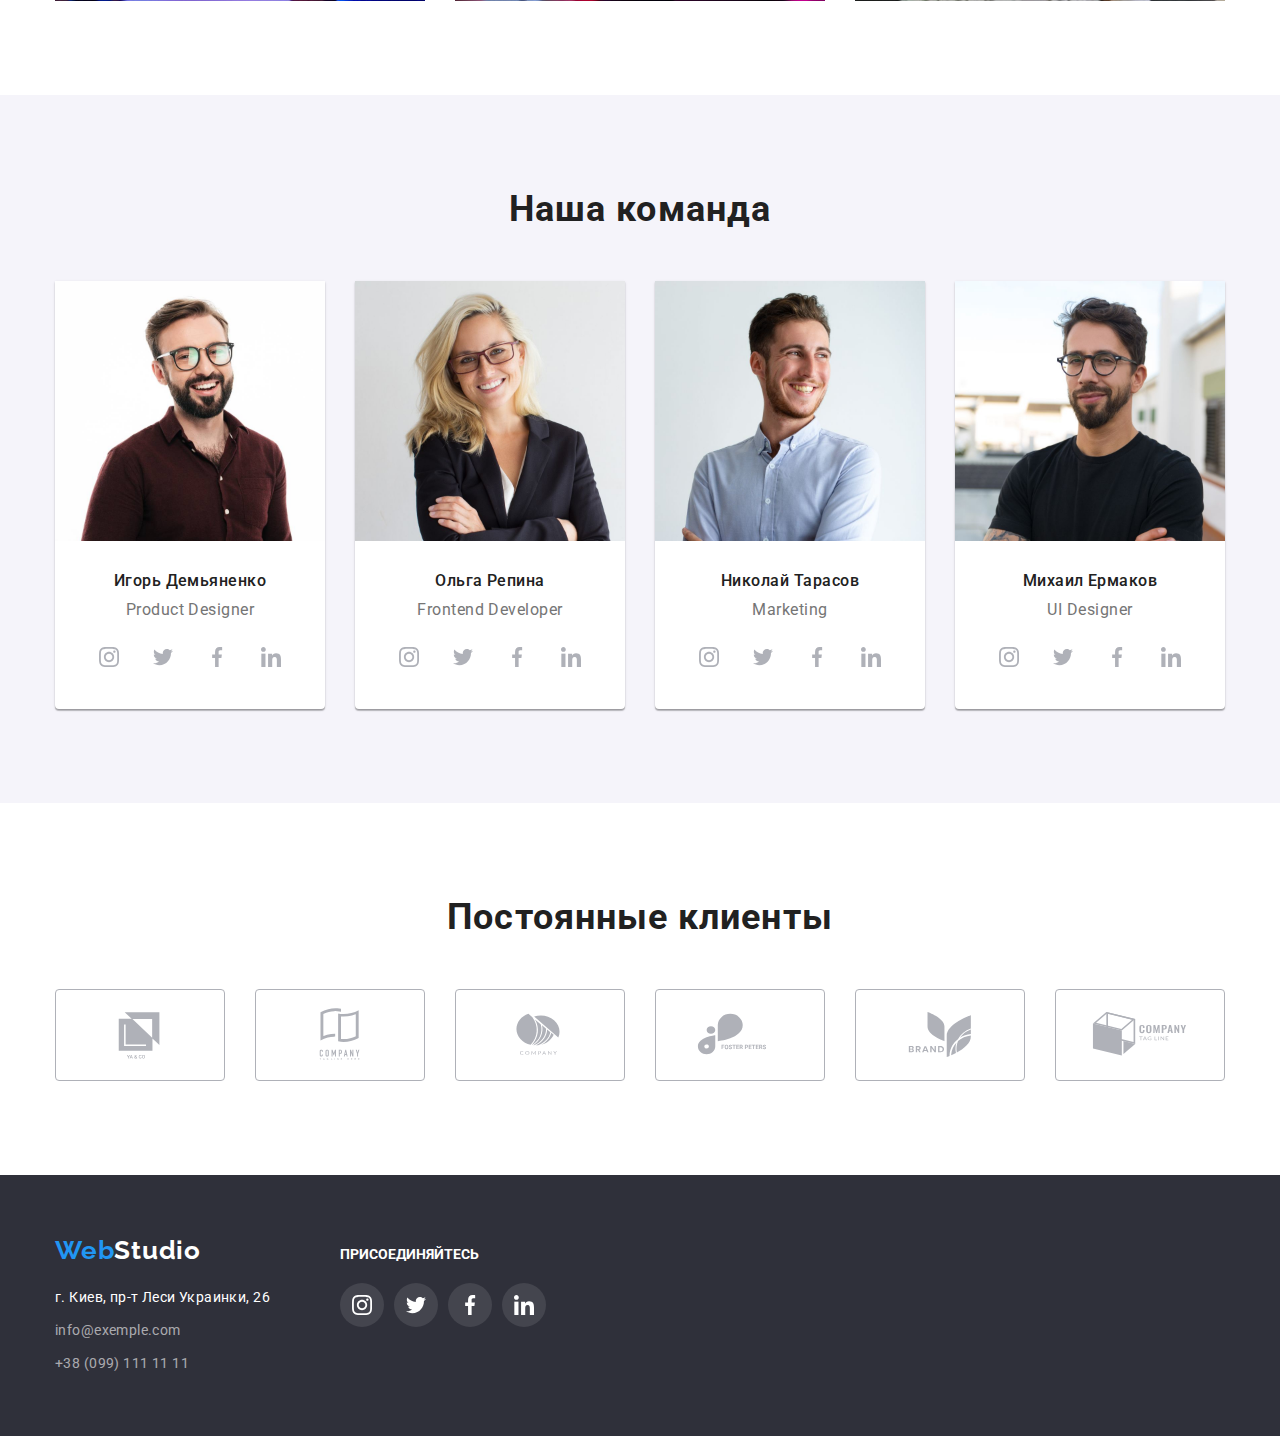
==== commit 75dc857e: "дз4-v.0.8" ====
--- a/index.html
+++ b/index.html
@@ -22,10 +22,10 @@
           <a lang="en" href="./index.html" class="logo"
             >Web<span class="logo-word_black">Studio</span></a
           >
-          <ul class="site-nav list">
-            <li><a href="./index.html" class="page current">студия</a></li>
-            <li><a href="./portfolio.html" class="page">портфолио</a></li>
-            <li><a href="./contacts" class="page">контакты</a></li>
+          <ul class="site-nav list row">
+            <li class="item"><a href="./index.html" class="page current">студия</a></li>
+            <li class="item"><a href="./portfolio.html" class="page">портфолио</a></li>
+            <li class="item"><a href="./contacts" class="page">контакты</a></li>
           </ul>
         </nav>
         <ul class="contacts">
@@ -47,15 +47,15 @@
         </ul>
       </div>
     </header>
-    <!------------------ блок герой ---------------------->
     <main>
+      <!------------------ блок герой ---------------------->
       <section class="hero">
         <h1 class="hero-title">
           <span class="hero-title">Эффективные решения для вашего бизнеса</span>
         </h1>
         <button class="hero-btn" type="button">Заказать услугу</button>
       </section>
-      <!---------------- преимущества ------------------->
+      <!----------------- преимущества -------------------->
       <section class="features section">
         <div class="container">
           <h2 hidden>Наши преимущества</h2>
@@ -107,7 +107,7 @@
           </ul>
         </div>
       </section>
-      <!------------ what to do ------------>
+      <!------------------- what to do -------------------->
       <section class="section padding-top-0">
         <h2 class="title">Чем мы занимаемся</h2>
         <div class="container">
@@ -158,34 +158,49 @@
                 <p class="card-text" lang="en">Product Designer</p>
                 <ul class="social-list list">
                   <li class="social-item">
-                    <a class="social" href=""></a
-                    ><svg class="icon">
+                    <a class="social" href=""><svg class="icon">
                       <use href="./images/svg/symbol-defs.svg#instagram"></use>
-                    </svg>
-                  </li>
-                  <li class="social-item">
-                    <a class="social" href=""></a
-                    ><svg class="icon"><use href="./images/svg/symbol-defs.svg#twitter"></use></svg>
-                  </li>
-                  <li class="social-item">
-                    <a class="social" href=""></a
-                    ><svg class="icon">
-                      <use href="./images/svg/symbol-defs.svg#facebook"></use>
-                    </svg>
-                  </li>
-                  <li class="social-item">
-                    <a class="social" href=""></a
-                    ><svg class="icon">
-                      <use href="./images/svg/symbol-defs.svg#linkedin"></use>
-                    </svg>
+                    </svg></a
+                    >
+                  </li>
+                  <li class="social-item">
+                    <a class="social" href=""><svg class="icon"><use href="./images/svg/symbol-defs.svg#twitter"></use></svg></a
+                    >
+                  </li>
+                  <li class="social-item">
+                    <a class="social" href=""><svg class="icon"><use href="./images/svg/symbol-defs.svg#facebook"></use></svg></a
+                    >
+                  </li>
+                  <li class="social-item">
+                    <a class="social" href=""><svg class="icon"><use href="./images/svg/symbol-defs.svg#linkedin"></use></svg></a
+                    >
                   </li>
                 </ul>
             </li>
             <li class="list-item">
               <img src="./images/persone/per-2.jpg" alt="Ольга Репина" width="270" height="260" />
-
                 <h3 class="item">Ольга Репина</h3>
                 <p class="card-text" lang="en">Frontend Developer</p>
+                <ul class="social-list list">
+                  <li class="social-item">
+                    <a class="social" href=""><svg class="icon">
+                      <use href="./images/svg/symbol-defs.svg#instagram"></use>
+                    </svg></a
+                    >
+                  </li>
+                  <li class="social-item">
+                    <a class="social" href=""><svg class="icon"><use href="./images/svg/symbol-defs.svg#twitter"></use></svg></a
+                    >
+                  </li>
+                  <li class="social-item">
+                    <a class="social" href=""><svg class="icon"><use href="./images/svg/symbol-defs.svg#facebook"></use></svg></a
+                    >
+                  </li>
+                  <li class="social-item">
+                    <a class="social" href=""><svg class="icon"><use href="./images/svg/symbol-defs.svg#linkedin"></use></svg></a
+                    >
+                  </li>
+                </ul>
             </li>
             <li class="list-item">
               <img
@@ -196,23 +211,76 @@
               />
                 <h3 class="item">Николай Тарасов</h3>
                 <p class="card-text" lang="en">Marketing</p>
+                                <ul class="social-list list">
+                  <li class="social-item">
+                    <a class="social" href=""><svg class="icon">
+                      <use href="./images/svg/symbol-defs.svg#instagram"></use>
+                    </svg></a
+                    >
+                  </li>
+                  <li class="social-item">
+                    <a class="social" href=""><svg class="icon"><use href="./images/svg/symbol-defs.svg#twitter"></use></svg></a
+                    >
+                  </li>
+                  <li class="social-item">
+                    <a class="social" href=""><svg class="icon"><use href="./images/svg/symbol-defs.svg#facebook"></use></svg></a
+                    >
+                  </li>
+                  <li class="social-item">
+                    <a class="social" href=""><svg class="icon"><use href="./images/svg/symbol-defs.svg#linkedin"></use></svg></a
+                    >
+                  </li>
+                </ul>
             </li>
             <li class="list-item">
               <img src="./images/persone/per-4.jpg" alt="Михаил Ермаков" width="270" height="260" />
               <div class="card-info">
                 <h3 class="item">Михаил Ермаков</h3>
                 <p class="card-text" lang="en">UI Designer</p>
+                                <ul class="social-list list">
+                  <li class="social-item">
+                    <a class="social" href=""><svg class="icon">
+                      <use href="./images/svg/symbol-defs.svg#instagram"></use>
+                    </svg></a
+                    >
+                  </li>
+                  <li class="social-item">
+                    <a class="social" href=""><svg class="icon"><use href="./images/svg/symbol-defs.svg#twitter"></use></svg></a
+                    >
+                  </li>
+                  <li class="social-item">
+                    <a class="social" href=""><svg class="icon"><use href="./images/svg/symbol-defs.svg#facebook"></use></svg></a
+                    >
+                  </li>
+                  <li class="social-item">
+                    <a class="social" href=""><svg class="icon"><use href="./images/svg/symbol-defs.svg#linkedin"></use></svg></a
+                    >
+                  </li>
+                </ul>
             </li>
           </ul>
         </div>
       </div>
       </section>
+      <!-- ------ partners ------ -->
+      <section class="section clients">
+        <div class="container">
+          <h2 class="title">Постоянные клиенты</h2>
+          <ul class="clients-list list">
+            <li class="clients-item"><a href="" class="client"><svg class="icon"><use href="./images/svg/symbol-defs.svg#logo1"></use></svg></a></li>
+            <li class="clients-item"><a href="" class="client"><svg class="icon"><use href="./images/svg/symbol-defs.svg#logo2"></use></svg></a></li>
+            <li class="clients-item"><a href="" class="client"><svg class="icon"><use href="./images/svg/symbol-defs.svg#logo3"></use></svg></a></li>
+            <li class="clients-item"><a href="" class="client"><svg class="icon"><use href="./images/svg/symbol-defs.svg#logo4"></use></svg></a></li>
+            <li class="clients-item"><a href="" class="client"><svg class="icon"><use href="./images/svg/symbol-defs.svg#logo5"></use></svg></a></li>
+            <li class="clients-item"><a href="" class="client"><svg class="icon"><use href="./images/svg/symbol-defs.svg#logo6"></use></svg></a></li>
+          </ul>
+        </div>
+      </section>
     </main>
-    <!-- футер -->
+    <!------------- футер -------------->
     <footer class="footer-block">
-      <section class="">
         <h2 hidden>Контакты</h2>
-        <div class="container">
+        <div class="container row">
           <div class="footer-left-box">
             <a lang="en" href="./index.html" class="logo-footer"
               >Web<span class="logo-word_white">Studio</span></a
@@ -229,8 +297,12 @@
               </ul>
             </address>
           </div>
-        </div>
-      </section>
+          <div class="footer-center"><h2 class="footer-title">присоединяйтесь</h2>
+          <ul class="social-list list row"><li class="social-item"> <a href="" class="social"><svg class="icon"><use href="./images/svg/symbol-defs.svg#instagram"></use></svg></a> </li>
+          <li class="social-item"> <a href="" class="social"><svg class="icon"><use href="./images/svg/symbol-defs.svg#twitter"></use></svg></a> </li>
+          <li class="social-item"> <a href="" class="social"><svg class="icon"><use href="./images/svg/symbol-defs.svg#facebook"></use></svg></a> </li>
+          <li class="social-item"> <a href="" class="social"><svg class="icon"><use href="./images/svg/symbol-defs.svg#linkedin"></use></svg></a> </li></ul></div>
+        </div>
     </footer>
   </body>
 </html>
--- a/css/style.css
+++ b/css/style.css
@@ -99,6 +99,13 @@
   color: var(--main-color);
   display: inline-block;
   padding: 32px 0;
+}
+
+.site-nav .page {
+  display: inline-block;
+  padding-top: 32px;
+  padding-bottom: 32px;
+  letter-spacing: 0.02em;
 }
 
 .site-nav .page {
@@ -297,7 +304,6 @@
   text-align: center;
   letter-spacing: 0.03em;
   color: var(--main-color);
-  padding-top: 30px;
 }
 
 .card-text {
@@ -329,6 +335,12 @@
   margin-bottom: 9px;
 }
 
+.list {
+  justify-content: center;
+  margin: 0;
+  padding: 0;
+}
+
 .footer-list {
   margin-bottom: 9px;
 }
@@ -350,6 +362,48 @@
   line-height: 1.71;
   letter-spacing: 0.03em;
   color: rgba(255, 255, 255, 0.6);
+}
+
+.footer-left-box {
+  margin-right: 70px;
+}
+
+.footer-center {
+  padding-top: 12px;
+}
+
+.footer-title {
+  font-size: 14px;
+  line-height: 1.14;
+  text-transform: uppercase;
+  color: #fff;
+  margin-bottom: 20px;
+}
+
+.footer-center .social {
+  display: flex;
+  justify-content: center;
+  align-items: center;
+  width: 44px;
+  height: 44px;
+  border-radius: 50%;
+  fill: #fff;
+  background-color: rgba(255, 255, 255, 0.1);
+}
+
+.footer-center .icon {
+  width: 20px;
+  height: 20px;
+}
+
+.footer-block > .row {
+  display: flex;
+  justify-content: start;
+}
+
+.social-list .social:hover,
+.social-list .social:focus {
+  background-color: var(--accent-color);
 }
 
 /* портфолио */
@@ -364,12 +418,6 @@
   display: flex;
   margin-left: 8px;
   margin-top: 94px;
-}
-
-.list {
-  justify-content: center;
-  margin: 0;
-  padding: 0;
 }
 
 .filter {
@@ -411,6 +459,10 @@
   max-width: calc((100% - 60px) / 3);
 }
 
+.list-item .item {
+  padding-top: 30px;
+}
+
 .projects .list-item:not(:nth-child(3n)) {
   margin-right: 30px;
 }
@@ -535,3 +587,38 @@
   flex-grow: 0;
   margin: 0px 10px;
 }
+
+/* clients */
+
+.clients-list {
+  display: flex;
+}
+
+.clients-item:not(:last-child) {
+  margin-right: 30px;
+}
+
+.clients-item {
+  width: calc((100% - 150px) / 6);
+}
+
+.client {
+  display: flex;
+  fill: var(--svg-fill-color);
+  justify-content: center;
+  align-items: center;
+  width: 100%;
+  height: 92px;
+  border: 1px solid var(--svg-fill-color);
+  border-radius: 4px;
+}
+
+.client > .icon {
+  width: 106px;
+}
+
+.client:hover,
+.client:hover {
+  fill: var(--accent-color);
+  border-color: var(--accent-color);
+}
